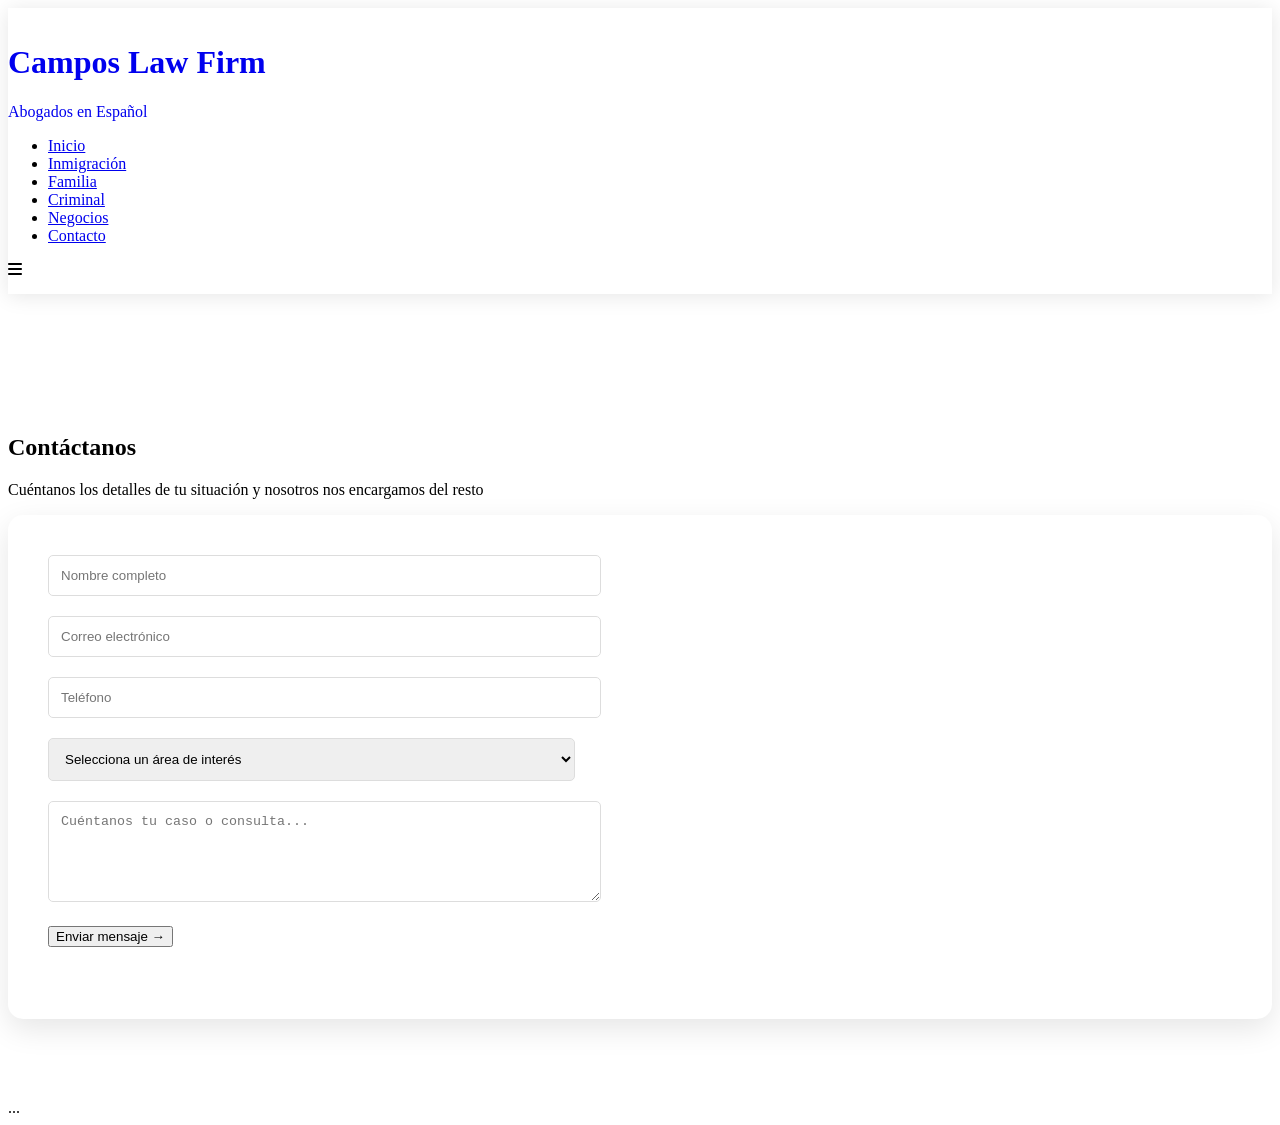
==== contacto.html @ 1717238d "Primera versión Campos Law Firm" ====
<!DOCTYPE html>
<html lang="es">
<head>
    <meta charset="UTF-8">
    <meta name="viewport" content="width=device-width, initial-scale=1.0">
    <title>Contacto | Campos Law Firm</title>
    <link rel="stylesheet" href="styles.css">
    <link href="https://fonts.googleapis.com/css2?family=Inter:wght@300;400;500;600;700;800&display=swap" rel="stylesheet">
    <link rel="stylesheet" href="https://cdnjs.cloudflare.com/ajax/libs/font-awesome/6.5.1/css/all.min.css">
</head>
<body>

    <header class="header">
        <div class="container">
            <div class="header-inner">
                <div class="logo"><a href="index.html" style="text-decoration: none;"><h1>Campos <span>Law Firm</span></h1><p>Abogados en Español</p></a></div>
                <nav class="nav"><ul><li><a href="index.html">Inicio</a></li><li><a href="inmigracion.html">Inmigración</a></li><li><a href="familia.html">Familia</a></li><li><a href="criminal.html">Criminal</a></li><li><a href="negocios.html">Negocios</a></li><li><a href="contacto.html">Contacto</a></li></ul></nav>
                <div class="menu-btn"><i class="fas fa-bars"></i></div>
            </div>
        </div>
    </header>

    <section class="contact-page" style="padding: 120px 0 80px;">
        <div class="container">
            <div class="section-header"><h2>Contáctanos</h2><p>Cuéntanos los detalles de tu situación y nosotros nos encargamos del resto</p></div>
            <div class="contact-wrapper" style="display: grid; grid-template-columns: 1fr 1fr; gap: 50px; background: white; border-radius: 15px; overflow: hidden; box-shadow: 0 10px 30px rgba(0,0,0,0.1);">
                <form class="contact-form" style="padding: 40px;" id="contactForm">
                    <input type="text" placeholder="Nombre completo" required style="width: 100%; padding: 12px; margin-bottom: 20px; border: 1px solid #ddd; border-radius: 5px;">
                    <input type="email" placeholder="Correo electrónico" required style="width: 100%; padding: 12px; margin-bottom: 20px; border: 1px solid #ddd; border-radius: 5px;">
                    <input type="tel" placeholder="Teléfono" style="width: 100%; padding: 12px; margin-bottom: 20px; border: 1px solid #ddd; border-radius: 5px;">
                    <select required style="width: 100%; padding: 12px; margin-bottom: 20px; border: 1px solid #ddd; border-radius: 5px;">
                        <option value="">Selecciona un área de interés</option>
                        <option>Inmigración</option><option>Derecho Familiar</option><option>Defensa Criminal</option><option>Negocios</option>
                    </select>
                    <textarea rows="5" placeholder="Cuéntanos tu caso o consulta..." style="width: 100%; padding: 12px; margin-bottom: 20px; border: 1px solid #ddd; border-radius: 5px;"></textarea>
                    <button type="submit" class="btn btn-primary">Enviar mensaje →</button>
                    <p class="form-message"></p>
                </form>
                <div class="contact-map"><iframe src="https://www.google.com/maps/embed?pb=!1m18!1m12!1m3!1d3022.9663095343026!2d-74.00625868459471!3d40.71272837933068!2m3!1f0!2f0!3f0!3m2!1i1024!2i768!4f13.1!3m3!1m2!1s0x89c25a316bbcfbdf%3A0xc896d4d6acde0c2e!2sCampos%20Law%20Firm!5e0!3m2!1ses!2sus!4v1647899999999!5m2!1ses!2sus" allowfullscreen="" loading="lazy" style="width: 100%; height: 100%; min-height: 500px; border: none;"></iframe></div>
            </div>
        </div>
    </section>

    <footer class="footer">...</footer>
    <script src="script.js"></script>
</body>
</html>
---- styles.css ----
/* PROCESO DE 5 PASOS */
.process {
    background: #f8f9fa;
}

.process-steps {
    display: grid;
    grid-template-columns: repeat(auto-fit, minmax(200px, 1fr));
    gap: 30px;
    margin-top: 40px;
}

.step {
    text-align: center;
    padding: 30px 20px;
    background: white;
    border-radius: 10px;
    box-shadow: 0 5px 15px rgba(0,0,0,0.05);
    transition: transform 0.3s;
}

.step:hover {
    transform: translateY(-5px);
}

.step-number {
    width: 50px;
    height: 50px;
    background: #0056b3;
    color: white;
    font-size: 1.5rem;
    font-weight: bold;
    border-radius: 50%;
    display: flex;
    align-items: center;
    justify-content: center;
    margin: 0 auto 20px;
}

.step h3 {
    margin-bottom: 15px;
    color: #0a2540;
}

.step p {
    color: #666;
    line-height: 1.6;
}

/* TESTIMONIOS */
.testimonials {
    background: linear-gradient(135deg, #0a2540 0%, #1e3a6f 100%);
    color: white;
}

.testimonials .section-header h2,
.testimonials .section-header p {
    color: white;
}

.testimonials-grid {
    display: grid;
    grid-template-columns: repeat(auto-fit, minmax(300px, 1fr));
    gap: 30px;
    margin-top: 40px;
}

.testimonial-card {
    background: rgba(255,255,255,0.1);
    backdrop-filter: blur(10px);
    padding: 30px;
    border-radius: 10px;
    transition: all 0.3s;
}

.testimonial-card:hover {
    transform: translateY(-5px);
    background: rgba(255,255,255,0.15);
}

.testimonial-card i {
    font-size: 2rem;
    color: #0056b3;
    margin-bottom: 20px;
    opacity: 0.8;
}

.testimonial-card p {
    font-style: italic;
    line-height: 1.6;
    margin-bottom: 20px;
}

.testimonial-card h4 {
    color: #ffd700;
    font-weight: 600;
}

.plans-note {
    text-align: center;
    margin-top: 30px;
    color: #666;
    font-size: 0.9rem;
}

.team-bio {
    margin-top: 15px;
    font-size: 0.9rem;
    color: #666;
    line-height: 1.5;
}
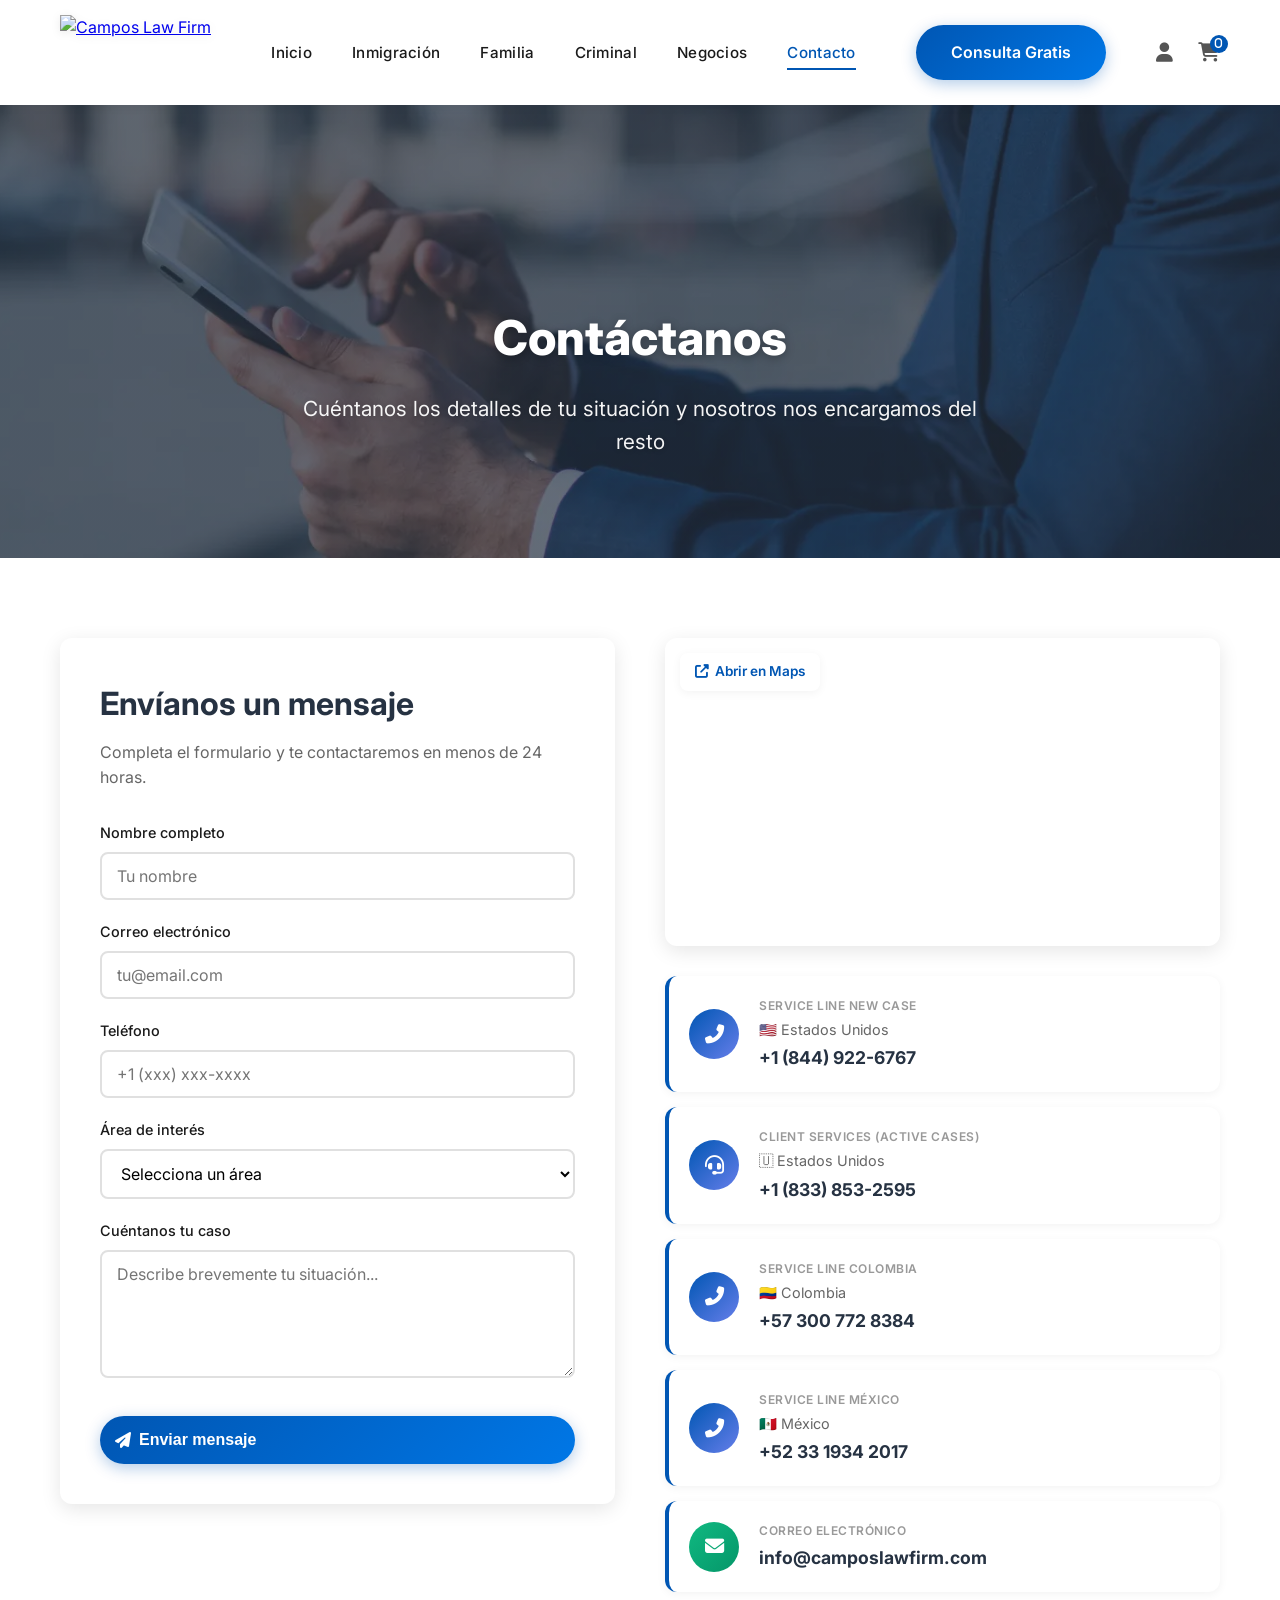
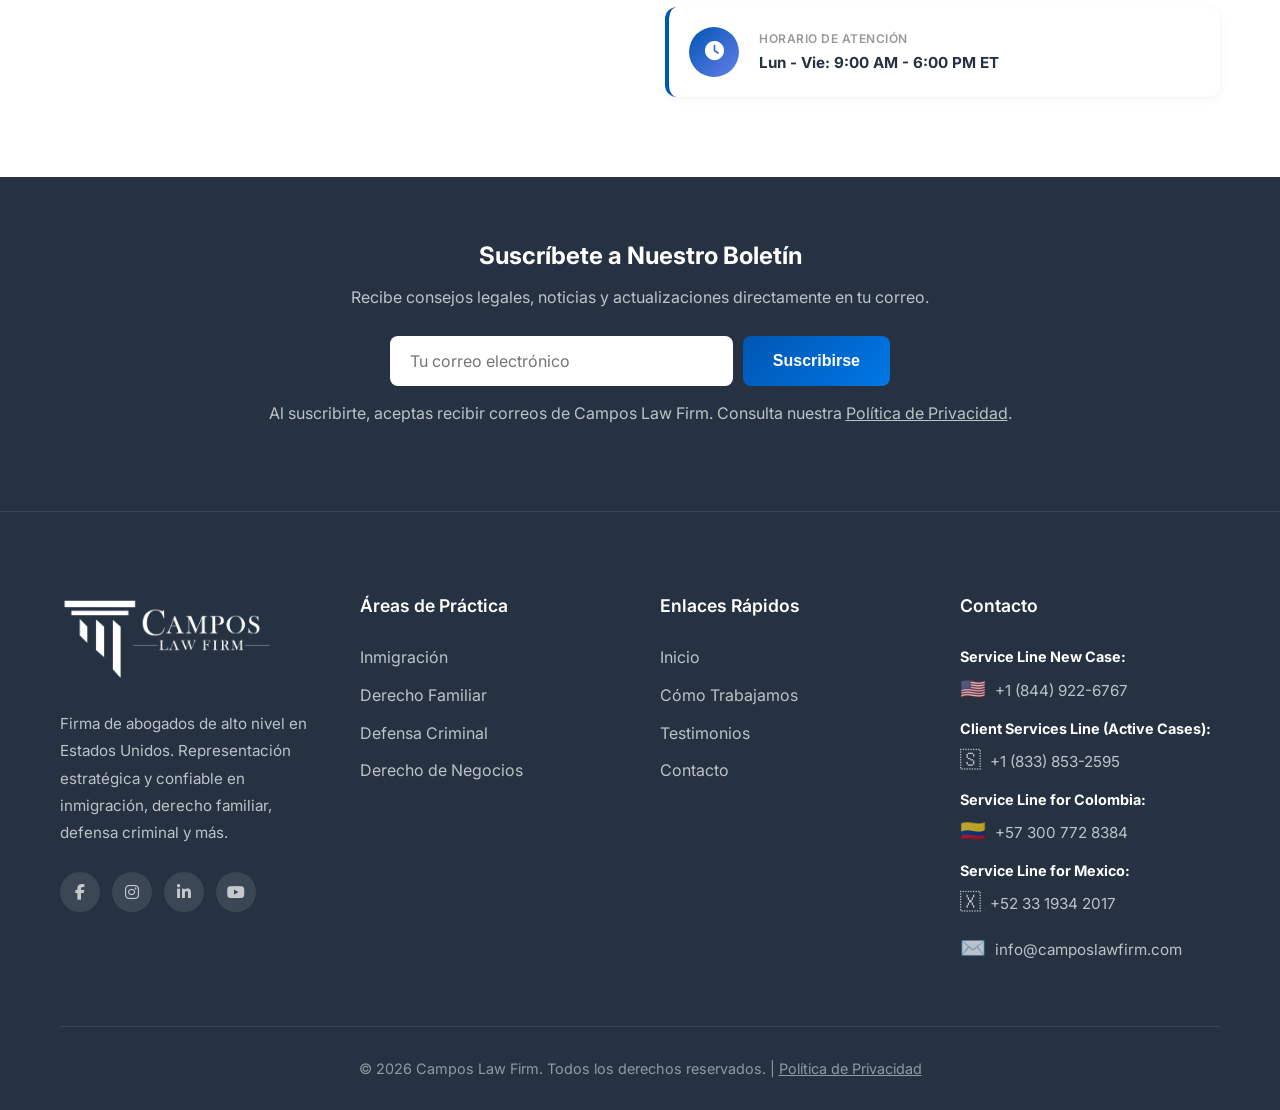
==== commit a82ef5c8: "Contacto y otros" ====
--- a/contacto.html
+++ b/contacto.html
@@ -1,47 +1,353 @@
 <!DOCTYPE html>
 <html lang="es">
 <head>
-    <meta charset="UTF-8">
-    <meta name="viewport" content="width=device-width, initial-scale=1.0">
-    <title>Contacto | Campos Law Firm</title>
-    <link rel="stylesheet" href="styles.css">
-    <link href="https://fonts.googleapis.com/css2?family=Inter:wght@300;400;500;600;700;800&display=swap" rel="stylesheet">
-    <link rel="stylesheet" href="https://cdnjs.cloudflare.com/ajax/libs/font-awesome/6.5.1/css/all.min.css">
+  <meta charset="UTF-8">
+  <meta name="viewport" content="width=device-width, initial-scale=1.0">
+  <meta name="description" content="Contáctanos. Campos Law Firm - Consulta gratis en español. Teléfonos para USA, Colombia y México.">
+  <title>Contacto | Campos Law Firm</title>
+  
+  <link rel="preconnect" href="https://fonts.googleapis.com">
+  <link rel="preconnect" href="https://fonts.gstatic.com" crossorigin>
+  <link href="https://fonts.googleapis.com/css2?family=Inter:wght@400;500;600;700;800&display=swap" rel="stylesheet">
+  <link rel="stylesheet" href="https://cdnjs.cloudflare.com/ajax/libs/font-awesome/6.4.0/css/all.min.css">
+  <link rel="stylesheet" href="styles.css">
 </head>
 <body>
-
-    <header class="header">
-        <div class="container">
-            <div class="header-inner">
-                <div class="logo"><a href="index.html" style="text-decoration: none;"><h1>Campos <span>Law Firm</span></h1><p>Abogados en Español</p></a></div>
-                <nav class="nav"><ul><li><a href="index.html">Inicio</a></li><li><a href="inmigracion.html">Inmigración</a></li><li><a href="familia.html">Familia</a></li><li><a href="criminal.html">Criminal</a></li><li><a href="negocios.html">Negocios</a></li><li><a href="contacto.html">Contacto</a></li></ul></nav>
-                <div class="menu-btn"><i class="fas fa-bars"></i></div>
-            </div>
-        </div>
-    </header>
-
-    <section class="contact-page" style="padding: 120px 0 80px;">
-        <div class="container">
-            <div class="section-header"><h2>Contáctanos</h2><p>Cuéntanos los detalles de tu situación y nosotros nos encargamos del resto</p></div>
-            <div class="contact-wrapper" style="display: grid; grid-template-columns: 1fr 1fr; gap: 50px; background: white; border-radius: 15px; overflow: hidden; box-shadow: 0 10px 30px rgba(0,0,0,0.1);">
-                <form class="contact-form" style="padding: 40px;" id="contactForm">
-                    <input type="text" placeholder="Nombre completo" required style="width: 100%; padding: 12px; margin-bottom: 20px; border: 1px solid #ddd; border-radius: 5px;">
-                    <input type="email" placeholder="Correo electrónico" required style="width: 100%; padding: 12px; margin-bottom: 20px; border: 1px solid #ddd; border-radius: 5px;">
-                    <input type="tel" placeholder="Teléfono" style="width: 100%; padding: 12px; margin-bottom: 20px; border: 1px solid #ddd; border-radius: 5px;">
-                    <select required style="width: 100%; padding: 12px; margin-bottom: 20px; border: 1px solid #ddd; border-radius: 5px;">
-                        <option value="">Selecciona un área de interés</option>
-                        <option>Inmigración</option><option>Derecho Familiar</option><option>Defensa Criminal</option><option>Negocios</option>
-                    </select>
-                    <textarea rows="5" placeholder="Cuéntanos tu caso o consulta..." style="width: 100%; padding: 12px; margin-bottom: 20px; border: 1px solid #ddd; border-radius: 5px;"></textarea>
-                    <button type="submit" class="btn btn-primary">Enviar mensaje →</button>
-                    <p class="form-message"></p>
-                </form>
-                <div class="contact-map"><iframe src="https://www.google.com/maps/embed?pb=!1m18!1m12!1m3!1d3022.9663095343026!2d-74.00625868459471!3d40.71272837933068!2m3!1f0!2f0!3f0!3m2!1i1024!2i768!4f13.1!3m3!1m2!1s0x89c25a316bbcfbdf%3A0xc896d4d6acde0c2e!2sCampos%20Law%20Firm!5e0!3m2!1ses!2sus!4v1647899999999!5m2!1ses!2sus" allowfullscreen="" loading="lazy" style="width: 100%; height: 100%; min-height: 500px; border: none;"></iframe></div>
-            </div>
-        </div>
-    </section>
-
-    <footer class="footer">...</footer>
-    <script src="script.js"></script>
+  <!-- Header -->
+  <header class="header">
+    <div class="container">
+      <div class="header-inner">
+        <a href="index.html" class="logo">
+          <img src="images/logotipo.webp" alt="Campos Law Firm" class="logo-img">
+        </a>
+        
+        <nav class="nav" id="nav">
+          <ul>
+            <li><a href="index.html">Inicio</a></li>
+            <li><a href="inmigracion.html">Inmigración</a></li>
+            <li><a href="familia.html">Familia</a></li>
+            <li><a href="criminal.html">Criminal</a></li>
+            <li><a href="negocios.html">Negocios</a></li>
+            <li><a href="contacto.html" class="active">Contacto</a></li>
+          </ul>
+        </nav>
+        
+        <div class="header-actions">
+          <a href="contacto.html" class="btn btn-primary btn-header">Consulta Gratis</a>
+          
+          <div class="header-icons">
+            <i class="fas fa-user header-icon" id="userIcon" title="Iniciar Sesión"></i>
+            <i class="fas fa-shopping-cart header-icon" title="Carrito">
+              <span class="cart-badge">0</span>
+            </i>
+          </div>
+          
+          <div class="menu-btn" id="menuBtn">
+            <i class="fas fa-bars"></i>
+          </div>
+        </div>
+      </div>
+    </div>
+  </header>
+
+  <!-- Modal Login -->
+  <div class="modal-overlay" id="loginModal">
+    <div class="modal">
+      <i class="fas fa-times modal-close" id="modalClose"></i>
+      <h3>Iniciar Sesión</h3>
+      <p>Accede a tu cuenta de Campos Law Firm</p>
+      
+      <form id="loginForm">
+        <div class="form-group">
+          <label for="email">Correo Electrónico</label>
+          <input type="email" id="email" placeholder="tu@email.com" required>
+        </div>
+        
+        <div class="form-group">
+          <label for="password">Contraseña</label>
+          <input type="password" id="password" placeholder="••••••••" required>
+        </div>
+        
+        <a href="#" class="forgot-password">¿Olvidaste tu contraseña?</a>
+        
+        <button type="submit" class="btn btn-primary">Iniciar Sesión</button>
+      </form>
+    </div>
+  </div>
+
+  <!-- Page Header -->
+  <section class="page-header" style="background: linear-gradient(rgba(38,50,66,0.7), rgba(38,50,66,0.7)), url('images/page-header-contacto.webp') center/cover no-repeat;">
+    <div class="container">
+      <div class="page-header-content">
+        <h1>Contáctanos</h1>
+        <p>Cuéntanos los detalles de tu situación y nosotros nos encargamos del resto</p>
+      </div>
+    </div>
+  </section>
+
+  <!-- Contact Section -->
+  <section class="page-content">
+    <div class="container">
+      <div class="contact-grid">
+        <!-- Form -->
+        <div class="contact-form-wrapper">
+          <h2>Envíanos un mensaje</h2>
+          <p style="color: #666; margin-bottom: 30px;">Completa el formulario y te contactaremos en menos de 24 horas.</p>
+          
+          <form class="contact-form" id="contactForm">
+            <div class="form-row">
+              <div class="form-group">
+                <label for="nombre">Nombre completo</label>
+                <input type="text" id="nombre" placeholder="Tu nombre" required>
+              </div>
+            </div>
+            
+            <div class="form-row">
+              <div class="form-group">
+                <label for="email-contacto">Correo electrónico</label>
+                <input type="email" id="email-contacto" placeholder="tu@email.com" required>
+              </div>
+            </div>
+            
+            <div class="form-row">
+              <div class="form-group">
+                <label for="telefono">Teléfono</label>
+                <input type="tel" id="telefono" placeholder="+1 (xxx) xxx-xxxx">
+              </div>
+            </div>
+            
+            <div class="form-row">
+              <div class="form-group">
+                <label for="area">Área de interés</label>
+                <select id="area" required>
+                  <option value="">Selecciona un área</option>
+                  <option value="inmigracion">Inmigración</option>
+                  <option value="familia">Derecho Familiar</option>
+                  <option value="criminal">Defensa Criminal</option>
+                  <option value="negocios">Derecho de Negocios</option>
+                  <option value="otro">Otro</option>
+                </select>
+              </div>
+            </div>
+            
+            <div class="form-row">
+              <div class="form-group">
+                <label for="mensaje">Cuéntanos tu caso</label>
+                <textarea id="mensaje" rows="5" placeholder="Describe brevemente tu situación..." required></textarea>
+              </div>
+            </div>
+            
+            <button type="submit" class="btn btn-primary btn-submit">
+              <i class="fas fa-paper-plane"></i> Enviar mensaje
+            </button>
+          </form>
+        </div>
+        
+        <!-- Map + Info -->
+        <div class="contact-info-wrapper">
+          <!-- Map -->
+          <div class="map-container">
+            <iframe 
+              src="https://www.google.com/maps/embed?pb=!1m18!1m12!1m3!1d3022.217676750664!2d-73.99796368459418!3d40.71277597932681!2m3!1f0!2f0!3f0!3m2!1i1024!2i768!4f13.1!3m3!1m2!1s0x89c25a22a3bda30d%3A0xb89d1fe6bc499443!2sDowntown+Law+Associates!5e0!3m2!1sen!2sus!4v1234567890"
+              width="100%" 
+              height="300" 
+              style="border:0; border-radius: 12px;" 
+              allowfullscreen="" 
+              loading="lazy"
+              referrerpolicy="no-referrer-when-downgrade">
+            </iframe>
+            <a href="https://maps.google.com" target="_blank" class="map-link">
+              <i class="fas fa-external-link-alt"></i> Abrir en Maps
+            </a>
+          </div>
+          
+          <!-- Contact Info Cards -->
+          <div class="contact-cards">
+            <!-- Phone USA New Case -->
+            <div class="contact-card">
+              <div class="contact-card-icon">
+                <i class="fas fa-phone-alt"></i>
+              </div>
+              <div class="contact-card-content">
+                <span class="contact-card-label">Service Line New Case</span>
+                <span class="contact-card-flag">🇺🇸 Estados Unidos</span>
+                <a href="tel:+18449226767" class="contact-card-value">+1 (844) 922-6767</a>
+              </div>
+            </div>
+            
+            <!-- Phone USA Active Cases -->
+            <div class="contact-card">
+              <div class="contact-card-icon">
+                <i class="fas fa-headset"></i>
+              </div>
+              <div class="contact-card-content">
+                <span class="contact-card-label">Client Services (Active Cases)</span>
+                <span class="contact-card-flag">🇺 Estados Unidos</span>
+                <a href="tel:+18338532595" class="contact-card-value">+1 (833) 853-2595</a>
+              </div>
+            </div>
+            
+            <!-- Phone Colombia -->
+            <div class="contact-card">
+              <div class="contact-card-icon">
+                <i class="fas fa-phone-alt"></i>
+              </div>
+              <div class="contact-card-content">
+                <span class="contact-card-label">Service Line Colombia</span>
+                <span class="contact-card-flag">🇨🇴 Colombia</span>
+                <a href="tel:+573007728384" class="contact-card-value">+57 300 772 8384</a>
+              </div>
+            </div>
+            
+            <!-- Phone Mexico -->
+            <div class="contact-card">
+              <div class="contact-card-icon">
+                <i class="fas fa-phone-alt"></i>
+              </div>
+              <div class="contact-card-content">
+                <span class="contact-card-label">Service Line México</span>
+                <span class="contact-card-flag">🇲🇽 México</span>
+                <a href="tel:+523319342017" class="contact-card-value">+52 33 1934 2017</a>
+              </div>
+            </div>
+            
+            <!-- Email -->
+            <div class="contact-card email-card">
+              <div class="contact-card-icon">
+                <i class="fas fa-envelope"></i>
+              </div>
+              <div class="contact-card-content">
+                <span class="contact-card-label">Correo electrónico</span>
+                <a href="mailto:info@camposlawfirm.com" class="contact-card-value">info@camposlawfirm.com</a>
+              </div>
+            </div>
+            
+            <!-- Hours -->
+            <div class="contact-card">
+              <div class="contact-card-icon">
+                <i class="fas fa-clock"></i>
+              </div>
+              <div class="contact-card-content">
+                <span class="contact-card-label">Horario de atención</span>
+                <span class="contact-card-value" style="font-size: 0.95rem;">Lun - Vie: 9:00 AM - 6:00 PM ET</span>
+              </div>
+            </div>
+          </div>
+        </div>
+      </div>
+    </div>
+  </section>
+
+  <!-- Newsletter -->
+  <section class="newsletter">
+    <div class="container">
+      <h3>Suscríbete a Nuestro Boletín</h3>
+      <p>Recibe consejos legales, noticias y actualizaciones directamente en tu correo.</p>
+      
+      <form class="newsletter-form" id="newsletterForm">
+        <input type="email" placeholder="Tu correo electrónico" required>
+        <button type="submit">Suscribirse</button>
+      </form>
+      
+      <p class="newsletter-note">Al suscribirte, aceptas recibir correos de Campos Law Firm. Consulta nuestra <a href="#">Política de Privacidad</a>.</p>
+    </div>
+  </section>
+
+  <!-- Footer -->
+  <footer class="footer">
+    <div class="container">
+      <div class="footer-grid">
+        <div class="footer-col">
+          <img src="images/logo-white.webp" alt="Campos Law Firm" class="footer-logo" onerror="this.style.display='none'; this.parentElement.innerHTML='<h3>Campos <span>Law Firm</span></h3><p>Firma de abogados de alto nivel en Estados Unidos.</p>'">
+          <p>Firma de abogados de alto nivel en Estados Unidos. Representación estratégica y confiable en inmigración, derecho familiar, defensa criminal y más.</p>
+          <div class="social">
+            <a href="#" aria-label="Facebook"><i class="fab fa-facebook-f"></i></a>
+            <a href="#" aria-label="Instagram"><i class="fab fa-instagram"></i></a>
+            <a href="#" aria-label="LinkedIn"><i class="fab fa-linkedin-in"></i></a>
+            <a href="#" aria-label="YouTube"><i class="fab fa-youtube"></i></a>
+          </div>
+        </div>
+        
+        <div class="footer-col">
+          <h4>Áreas de Práctica</h4>
+          <ul>
+            <li><a href="inmigracion.html">Inmigración</a></li>
+            <li><a href="familia.html">Derecho Familiar</a></li>
+            <li><a href="criminal.html">Defensa Criminal</a></li>
+            <li><a href="negocios.html">Derecho de Negocios</a></li>
+          </ul>
+        </div>
+        
+        <div class="footer-col">
+          <h4>Enlaces Rápidos</h4>
+          <ul>
+            <li><a href="index.html">Inicio</a></li>
+            <li><a href="index.html#proceso">Cómo Trabajamos</a></li>
+            <li><a href="index.html#testimonios">Testimonios</a></li>
+            <li><a href="contacto.html">Contacto</a></li>
+          </ul>
+        </div>
+        
+        <div class="footer-col">
+          <h4>Contacto</h4>
+          <ul class="phone-list">
+            <li>
+              <div>
+                <strong>Service Line New Case:</strong>
+                <span class="flag-emoji">🇺🇸</span> 
+                <a href="tel:+18449226767">+1 (844) 922-6767</a>
+              </div>
+            </li>
+            <li>
+              <div>
+                <strong>Client Services Line (Active Cases):</strong>
+                <span class="flag-emoji">🇸</span> 
+                <a href="tel:+18338532595">+1 (833) 853-2595</a>
+              </div>
+            </li>
+            <li>
+              <div>
+                <strong>Service Line for Colombia:</strong>
+                <span class="flag-emoji">🇨🇴</span> 
+                <a href="tel:+573007728384">+57 300 772 8384</a>
+              </div>
+            </li>
+            <li>
+              <div>
+                <strong>Service Line for Mexico:</strong>
+                <span class="flag-emoji">🇽</span> 
+                <a href="tel:+523319342017">+52 33 1934 2017</a>
+              </div>
+            </li>
+            <li>
+              <div>
+                <span class="flag-emoji">✉️</span> 
+                <a href="mailto:info@camposlawfirm.com">info@camposlawfirm.com</a>
+              </div>
+            </li>
+          </ul>
+        </div>
+      </div>
+      
+      <div class="footer-bottom">
+        <p>&copy; 2026 Campos Law Firm. Todos los derechos reservados. | <a href="#" style="color: rgba(255,255,255,0.5);">Política de Privacidad</a></p>
+      </div>
+    </div>
+  </footer>
+
+  <script src="script.js"></script>
+  <script>
+    // Formulario de contacto
+    document.addEventListener('DOMContentLoaded', function() {
+      const contactForm = document.getElementById('contactForm');
+      if (contactForm) {
+        contactForm.addEventListener('submit', function(e) {
+          e.preventDefault();
+          alert('¡Mensaje enviado! Te contactaremos pronto.');
+          contactForm.reset();
+        });
+      }
+    });
+  </script>
 </body>
 </html>
--- a/styles.css
+++ b/styles.css
@@ -1,111 +1,1707 @@
-/* PROCESO DE 5 PASOS */
+/* ========================================
+   VARIABLES Y RESET
+======================================== */
+:root {
+  --primary-color: #263242;
+  --secondary-color: #0056b3;
+  --accent-color: #667eea;
+  --text-dark: #1a1a1a;
+  --text-light: #666;
+  --bg-light: #f8f9fa;
+  --white: #ffffff;
+  --transition: all 0.3s cubic-bezier(0.4, 0, 0.2, 1);
+  --shadow-sm: 0 2px 10px rgba(0,0,0,0.05);
+  --shadow-md: 0 5px 20px rgba(0,0,0,0.1);
+  --shadow-lg: 0 10px 40px rgba(0,0,0,0.15);
+  --gradient-btn: linear-gradient(135deg, #0056b3 0%, #0077e6 100%);
+}
+
+* {
+  margin: 0;
+  padding: 0;
+  box-sizing: border-box;
+}
+
+html {
+  scroll-behavior: smooth;
+}
+
+body {
+  font-family: 'Inter', -apple-system, BlinkMacSystemFont, 'Segoe UI', Roboto, sans-serif;
+  line-height: 1.6;
+  color: var(--text-dark);
+  overflow-x: hidden;
+}
+
+.container {
+  max-width: 1200px;
+  margin: 0 auto;
+  padding: 0 20px;
+}
+
+/* ========================================
+   HEADER - ESPACIADO MEJORADO
+======================================== */
+.header {
+  position: fixed;
+  top: 0;
+  width: 100%;
+  background: var(--white);
+  box-shadow: var(--shadow-sm);
+  z-index: 1000;
+  padding: 15px 0;
+  transition: var(--transition);
+}
+
+.header.scrolled {
+  padding: 10px 0;
+  box-shadow: var(--shadow-md);
+}
+
+.header-inner {
+  display: flex;
+  justify-content: space-between;
+  align-items: center;
+  gap: 60px;
+}
+
+.logo {
+  flex-shrink: 0;
+  display: flex;
+  align-items: center;
+}
+
+.logo-img {
+  height: 75px;
+  width: auto;
+  transition: var(--transition);
+  filter: drop-shadow(0 2px 4px rgba(0,0,0,0.08));
+}
+
+.header.scrolled .logo-img {
+  height: 65px;
+}
+
+.nav ul {
+  display: flex;
+  gap: 40px;
+  list-style: none;
+  align-items: center;
+}
+
+.nav a {
+  text-decoration: none;
+  color: var(--text-dark);
+  font-weight: 500;
+  transition: var(--transition);
+  position: relative;
+  padding: 8px 0;
+  font-size: 0.95rem;
+  letter-spacing: 0.3px;
+}
+
+.nav a::after {
+  content: '';
+  position: absolute;
+  bottom: 0;
+  left: 0;
+  width: 0;
+  height: 2px;
+  background: var(--secondary-color);
+  transition: width 0.3s ease;
+}
+
+.nav a:hover::after,
+.nav a.active::after {
+  width: 100%;
+}
+
+.nav a:hover,
+.nav a.active {
+  color: var(--secondary-color);
+}
+
+.header-actions {
+  display: flex;
+  align-items: center;
+  gap: 20px;
+  flex-shrink: 0;
+}
+
+.btn-header {
+  padding: 12px 28px;
+  font-size: 0.9rem;
+  white-space: nowrap;
+  background: var(--gradient-btn);
+  box-shadow: 0 4px 15px rgba(0,86,179,0.3);
+}
+
+.btn-header:hover {
+  box-shadow: 0 6px 20px rgba(0,86,179,0.4);
+}
+
+.header-icons {
+  display: flex;
+  align-items: center;
+  gap: 25px;
+  margin-left: 30px;
+}
+
+.header-icon {
+  color: #555;
+  font-size: 1.2rem;
+  cursor: pointer;
+  transition: var(--transition);
+  position: relative;
+}
+
+.header-icon:hover {
+  color: var(--secondary-color);
+  transform: translateY(-2px);
+}
+
+.cart-badge {
+  position: absolute;
+  top: -8px;
+  right: -8px;
+  background: var(--secondary-color);
+  color: white;
+  font-size: 0.7rem;
+  font-weight: bold;
+  width: 18px;
+  height: 18px;
+  border-radius: 50%;
+  display: flex;
+  align-items: center;
+  justify-content: center;
+}
+
+.menu-btn {
+  display: none;
+  font-size: 1.5rem;
+  cursor: pointer;
+  color: var(--primary-color);
+}
+
+/* ========================================
+   MODAL LOGIN
+======================================== */
+.modal-overlay {
+  position: fixed;
+  top: 0;
+  left: 0;
+  width: 100%;
+  height: 100%;
+  background: rgba(0, 0, 0, 0.5);
+  display: none;
+  align-items: center;
+  justify-content: center;
+  z-index: 2000;
+  animation: fadeIn 0.3s ease;
+}
+
+.modal-overlay.active {
+  display: flex;
+}
+
+.modal {
+  background: white;
+  padding: 40px;
+  border-radius: 15px;
+  width: 90%;
+  max-width: 400px;
+  box-shadow: var(--shadow-lg);
+  position: relative;
+  animation: slideDown 0.3s ease;
+}
+
+@keyframes slideDown {
+  from {
+    opacity: 0;
+    transform: translateY(-50px);
+  }
+  to {
+    opacity: 1;
+    transform: translateY(0);
+  }
+}
+
+.modal-close {
+  position: absolute;
+  top: 15px;
+  right: 15px;
+  font-size: 1.5rem;
+  cursor: pointer;
+  color: var(--text-light);
+  transition: color 0.3s;
+}
+
+.modal-close:hover {
+  color: var(--primary-color);
+}
+
+.modal h3 {
+  font-size: 1.8rem;
+  color: var(--primary-color);
+  margin-bottom: 10px;
+  text-align: center;
+}
+
+.modal p {
+  color: var(--text-light);
+  text-align: center;
+  margin-bottom: 30px;
+  font-size: 0.95rem;
+}
+
+.form-group {
+  margin-bottom: 20px;
+}
+
+.form-group label {
+  display: block;
+  margin-bottom: 8px;
+  color: var(--text-dark);
+  font-weight: 500;
+  font-size: 0.9rem;
+}
+
+.form-group input {
+  width: 100%;
+  padding: 12px 15px;
+  border: 2px solid #e0e0e0;
+  border-radius: 8px;
+  font-size: 1rem;
+  transition: border-color 0.3s;
+  font-family: inherit;
+}
+
+.form-group input:focus {
+  outline: none;
+  border-color: var(--secondary-color);
+}
+
+.forgot-password {
+  display: block;
+  text-align: right;
+  color: var(--secondary-color);
+  font-size: 0.9rem;
+  text-decoration: none;
+  margin-top: -10px;
+  margin-bottom: 20px;
+  transition: color 0.3s;
+}
+
+.forgot-password:hover {
+  color: var(--primary-color);
+  text-decoration: underline;
+}
+
+.modal .btn {
+  width: 100%;
+  justify-content: center;
+  margin-top: 10px;
+}
+
+/* ========================================
+   HERO SECTION
+======================================== */
+.hero {
+  min-height: 100vh;
+  display: flex;
+  align-items: center;
+  text-align: center;
+  padding-top: 100px;
+  position: relative;
+  overflow: hidden;
+  background: url('images/hero-bg.webp') center/cover no-repeat fixed;
+}
+
+.hero::before {
+  content: '';
+  position: absolute;
+  top: 0;
+  left: 0;
+  right: 0;
+  bottom: 0;
+  background: rgba(38, 50, 66, 0.4);
+  z-index: 1;
+}
+
+.hero-content {
+  position: relative;
+  z-index: 2;
+  max-width: 900px;
+  margin: 0 auto;
+  padding: 0 20px;
+}
+
+.hero-content h1 {
+  font-size: 3.5rem;
+  font-weight: 800;
+  color: var(--white);
+  margin-bottom: 20px;
+  line-height: 1.2;
+  opacity: 0;
+  animation: fadeInUp 1s ease forwards;
+  animation-delay: 0.3s;
+  text-shadow: 0 2px 10px rgba(0,0,0,0.3);
+}
+
+.hero-content h1 span {
+  display: block;
+  color: var(--accent-color);
+  font-style: italic;
+  margin-top: 10px;
+}
+
+.hero-content p {
+  font-size: 1.3rem;
+  color: rgba(255,255,255,0.95);
+  margin-bottom: 35px;
+  line-height: 1.8;
+  opacity: 0;
+  animation: fadeInUp 1s ease forwards;
+  animation-delay: 0.5s;
+}
+
+.hero-buttons {
+  display: flex;
+  gap: 15px;
+  justify-content: center;
+  flex-wrap: wrap;
+  opacity: 0;
+  animation: fadeInUp 1s ease forwards;
+  animation-delay: 0.7s;
+}
+
+.btn {
+  display: inline-flex;
+  align-items: center;
+  gap: 8px;
+  padding: 15px 35px;
+  border-radius: 50px;
+  text-decoration: none;
+  font-weight: 600;
+  transition: var(--transition);
+  border: none;
+  cursor: pointer;
+  font-size: 1rem;
+  position: relative;
+  overflow: hidden;
+}
+
+.btn-primary {
+  background: var(--gradient-btn);
+  color: var(--white);
+  box-shadow: 0 4px 15px rgba(0,86,179,0.3);
+}
+
+.btn-primary:hover {
+  transform: translateY(-3px);
+  box-shadow: 0 8px 25px rgba(0,86,179,0.4);
+}
+
+.btn-outline {
+  border: 2px solid var(--white);
+  color: var(--white);
+  background: transparent;
+}
+
+.btn-outline:hover {
+  background: var(--white);
+  color: var(--primary-color);
+  transform: translateY(-3px);
+}
+
+/* ========================================
+   SECCIONES GENERALES
+======================================== */
+section {
+  padding: 100px 0;
+}
+
+.section-header {
+  text-align: center;
+  margin-bottom: 60px;
+}
+
+.section-header h2 {
+  font-size: 2.8rem;
+  color: var(--primary-color);
+  margin-bottom: 15px;
+  font-weight: 700;
+}
+
+.section-header p {
+  color: var(--text-light);
+  font-size: 1.2rem;
+  max-width: 700px;
+  margin: 0 auto;
+}
+
+/* ========================================
+   ÁREAS DE PRÁCTICA
+======================================== */
+.practice-areas {
+  background: var(--bg-light);
+  padding: 100px 0;
+}
+
+.areas-grid {
+  display: grid;
+  grid-template-columns: repeat(2, 1fr);
+  gap: 30px;
+  max-width: 1100px;
+  margin: 0 auto;
+}
+
+.area-card {
+  background: var(--white);
+  border-radius: 12px;
+  overflow: hidden;
+  box-shadow: var(--shadow-sm);
+  transition: var(--transition);
+  text-decoration: none;
+  color: inherit;
+  display: block;
+}
+
+.area-card:hover {
+  transform: translateY(-8px);
+  box-shadow: var(--shadow-lg);
+}
+
+.area-card-image {
+  height: 220px;
+  overflow: hidden;
+  position: relative;
+}
+
+.area-card-image img {
+  width: 100%;
+  height: 100%;
+  object-fit: cover;
+  transition: transform 0.5s ease;
+}
+
+.area-card:hover .area-card-image img {
+  transform: scale(1.08);
+}
+
+.area-card-content {
+  padding: 30px;
+}
+
+.area-card h3 {
+  font-size: 1.5rem;
+  margin-bottom: 12px;
+  color: var(--primary-color);
+  font-weight: 700;
+}
+
+.area-card p {
+  color: var(--text-light);
+  margin-bottom: 15px;
+  line-height: 1.7;
+  font-size: 0.95rem;
+}
+
+.read-more {
+  color: var(--secondary-color);
+  font-weight: 600;
+  font-size: 0.9rem;
+  display: inline-flex;
+  align-items: center;
+  gap: 8px;
+  transition: gap 0.3s ease;
+}
+
+.area-card:hover .read-more {
+  gap: 12px;
+}
+
+/* ========================================
+   ESTADÍSTICAS
+======================================== */
+.stats {
+  background: linear-gradient(135deg, var(--primary-color) 0%, #1a2533 100%);
+  color: var(--white);
+  padding: 80px 0;
+}
+
+.stats-grid {
+  display: grid;
+  grid-template-columns: repeat(4, 1fr);
+  gap: 40px;
+  text-align: center;
+}
+
+.stat-item h3 {
+  font-size: 3.5rem;
+  font-weight: 800;
+  margin-bottom: 10px;
+  color: var(--accent-color);
+}
+
+.stat-item p {
+  font-size: 0.9rem;
+  opacity: 0.9;
+  text-transform: uppercase;
+  letter-spacing: 1px;
+}
+
+/* ========================================
+   PRECIOS CON SWITCH
+======================================== */
+.pricing {
+  background: var(--white);
+}
+
+.pricing-toggle {
+  display: flex;
+  justify-content: center;
+  align-items: center;
+  gap: 20px;
+  margin-bottom: 50px;
+}
+
+.pricing-toggle span {
+  font-size: 1rem;
+  font-weight: 500;
+  color: var(--text-light);
+  transition: color 0.3s;
+}
+
+.pricing-toggle span.active {
+  color: var(--primary-color);
+  font-weight: 600;
+}
+
+.toggle-switch {
+  position: relative;
+  width: 60px;
+  height: 32px;
+  background: var(--secondary-color);
+  border-radius: 20px;
+  cursor: pointer;
+  transition: background 0.3s;
+}
+
+.toggle-switch::after {
+  content: '';
+  position: absolute;
+  top: 3px;
+  left: 3px;
+  width: 26px;
+  height: 26px;
+  background: var(--white);
+  border-radius: 50%;
+  transition: transform 0.3s ease;
+  box-shadow: 0 2px 5px rgba(0,0,0,0.2);
+}
+
+.toggle-switch.annual::after {
+  transform: translateX(28px);
+}
+
+.discount-badge {
+  background: #10b981;
+  color: white;
+  padding: 4px 12px;
+  border-radius: 12px;
+  font-size: 0.8rem;
+  font-weight: 600;
+}
+
+.pricing-grid {
+  display: grid;
+  grid-template-columns: repeat(3, 1fr);
+  gap: 25px;
+  max-width: 1100px;
+  margin: 0 auto;
+  align-items: start;
+}
+
+.pricing-card {
+  background: var(--white);
+  border-radius: 20px;
+  padding: 35px 25px;
+  box-shadow: var(--shadow-md);
+  transition: var(--transition);
+  position: relative;
+  border: 2px solid transparent;
+  display: flex;
+  flex-direction: column;
+}
+
+.pricing-card.featured {
+  border-color: var(--secondary-color);
+  transform: scale(1.08);
+  box-shadow: var(--shadow-lg);
+  z-index: 1;
+}
+
+.pricing-card.featured::before {
+  content: 'Más Popular';
+  position: absolute;
+  top: -12px;
+  left: 50%;
+  transform: translateX(-50%);
+  background: var(--gradient-btn);
+  color: var(--white);
+  padding: 5px 20px;
+  border-radius: 20px;
+  font-size: 0.85rem;
+  font-weight: 600;
+}
+
+.pricing-card:hover {
+  transform: translateY(-8px);
+  box-shadow: var(--shadow-lg);
+}
+
+.pricing-card.featured:hover {
+  transform: scale(1.08) translateY(-8px);
+}
+
+.pricing-header {
+  text-align: center;
+  margin-bottom: 25px;
+}
+
+.pricing-header h3 {
+  font-size: 1.5rem;
+  color: var(--primary-color);
+  margin-bottom: 10px;
+  font-weight: 700;
+}
+
+.pricing-header p {
+  color: var(--text-light);
+  font-size: 0.9rem;
+  line-height: 1.5;
+}
+
+.pricing-price {
+  text-align: center;
+  margin-bottom: 25px;
+  padding: 20px 0;
+  border-bottom: 2px solid var(--bg-light);
+  min-height: 100px;
+  display: flex;
+  flex-direction: column;
+  justify-content: center;
+}
+
+.pricing-price .amount {
+  font-size: 2.8rem;
+  font-weight: 800;
+  color: var(--primary-color);
+  display: inline-block;
+  transition: all 0.3s ease;
+}
+
+.pricing-price .period {
+  color: var(--text-light);
+  font-size: 0.95rem;
+  margin-left: 5px;
+}
+
+.pricing-price .annual-note {
+  display: block;
+  font-size: 0.85rem;
+  color: #10b981;
+  margin-top: 5px;
+  font-weight: 500;
+}
+
+.pricing-features {
+  list-style: none;
+  margin-bottom: 25px;
+  flex-grow: 1;
+}
+
+.pricing-features li {
+  padding: 10px 0;
+  border-bottom: 1px solid #f0f0f0;
+  display: flex;
+  align-items: start;
+  gap: 10px;
+  font-size: 0.9rem;
+}
+
+.pricing-features li::before {
+  content: '✓';
+  color: var(--secondary-color);
+  font-weight: bold;
+  font-size: 1.1rem;
+  flex-shrink: 0;
+}
+
+.pricing-card .btn {
+  width: 100%;
+  justify-content: center;
+  padding: 12px 25px;
+  font-size: 0.95rem;
+}
+
+/* ========================================
+   PROCESO
+======================================== */
 .process {
-    background: #f8f9fa;
+  background: var(--bg-light);
 }
 
 .process-steps {
-    display: grid;
-    grid-template-columns: repeat(auto-fit, minmax(200px, 1fr));
+  display: grid;
+  grid-template-columns: repeat(5, 1fr);
+  gap: 25px;
+  max-width: 1200px;
+  margin: 0 auto;
+}
+
+.step {
+  text-align: center;
+  padding: 35px 20px;
+  background: var(--white);
+  border-radius: 15px;
+  box-shadow: var(--shadow-sm);
+  transition: var(--transition);
+}
+
+.step:hover {
+  transform: translateY(-8px);
+  box-shadow: var(--shadow-lg);
+}
+
+.step-number {
+  width: 65px;
+  height: 65px;
+  background: var(--gradient-btn);
+  color: var(--white);
+  font-size: 1.8rem;
+  font-weight: bold;
+  border-radius: 50%;
+  display: flex;
+  align-items: center;
+  justify-content: center;
+  margin: 0 auto 20px;
+  box-shadow: 0 4px 15px rgba(0,86,179,0.3);
+}
+
+.step h3 {
+  font-size: 1.2rem;
+  color: var(--primary-color);
+  margin-bottom: 10px;
+  font-weight: 700;
+}
+
+.step p {
+  color: var(--text-light);
+  font-size: 0.9rem;
+  line-height: 1.6;
+}
+
+/* ========================================
+   TESTIMONIALS
+======================================== */
+.testimonials {
+  background: var(--bg-light);
+}
+
+.testimonials-grid {
+  display: grid;
+  grid-template-columns: repeat(3, 1fr);
+  gap: 30px;
+}
+
+.testimonial-card {
+  background: var(--white);
+  padding: 35px;
+  border-radius: 15px;
+  box-shadow: var(--shadow-sm);
+  transition: var(--transition);
+  text-align: center;
+}
+
+.testimonial-card:hover {
+  transform: translateY(-5px);
+  box-shadow: var(--shadow-lg);
+}
+
+.testimonial-card .stars {
+  color: #ffc107;
+  margin-bottom: 15px;
+  font-size: 1.1rem;
+}
+
+.testimonial-card p {
+  font-style: italic;
+  margin-bottom: 20px;
+  color: var(--text-light);
+  line-height: 1.7;
+  font-size: 0.95rem;
+}
+
+.testimonial-card h4 {
+  color: var(--primary-color);
+  font-weight: 700;
+  margin-bottom: 5px;
+}
+
+.testimonial-card .case-type {
+  color: var(--secondary-color);
+  font-size: 0.85rem;
+  font-weight: 600;
+}
+
+/* ========================================
+   CTA FINAL - PARALLAX REAL
+======================================== */
+.cta-final {
+  position: relative;
+  min-height: 50vh;
+  display: flex;
+  align-items: center;
+  justify-content: center;
+  text-align: center;
+  padding: 100px 0;
+  background: url('images/cta.webp') center/cover no-repeat fixed;
+  overflow: hidden;
+}
+
+.cta-final::before {
+  content: '';
+  position: absolute;
+  top: 0;
+  left: 0;
+  right: 0;
+  bottom: 0;
+  background: rgba(38, 50, 66, 0.1);
+  z-index: 1;
+}
+
+.cta-final .hero-content {
+  position: relative;
+  z-index: 2;
+  max-width: 800px;
+  margin: 0 auto;
+  padding: 0 20px;
+}
+
+.cta-final h2 {
+  font-size: 2.8rem;
+  color: var(--white);
+  margin-bottom: 20px;
+  font-weight: 800;
+  text-shadow: 0 2px 10px rgba(0,0,0,0.3);
+}
+
+.cta-final p {
+  font-size: 1.2rem;
+  color: var(--white);
+  margin-bottom: 30px;
+  text-shadow: 0 1px 5px rgba(0,0,0,0.2);
+}
+
+.cta-final .btn {
+  margin: 0 10px;
+}
+
+/* ========================================
+   NEWSLETTER
+======================================== */
+.newsletter {
+  background: var(--primary-color);
+  padding: 60px 0;
+  text-align: center;
+  border-bottom: 1px solid rgba(255, 255, 255, 0.1);
+}
+
+.newsletter h3 {
+  color: white;
+  font-size: 1.5rem;
+  margin-bottom: 10px;
+}
+
+.newsletter p {
+  color: rgba(255, 255, 255, 0.7);
+  margin-bottom: 25px;
+  font-size: 1rem;
+}
+
+.newsletter-form {
+  max-width: 500px;
+  margin: 0 auto;
+  display: flex;
+  gap: 10px;
+}
+
+.newsletter-form input {
+  flex: 1;
+  padding: 15px 20px;
+  border: none;
+  border-radius: 8px;
+  font-size: 1rem;
+  font-family: inherit;
+}
+
+.newsletter-form input:focus {
+  outline: none;
+  box-shadow: 0 0 0 3px rgba(0, 86, 179, 0.3);
+}
+
+.newsletter-form button {
+  padding: 15px 30px;
+  background: var(--gradient-btn);
+  color: white;
+  border: none;
+  border-radius: 8px;
+  font-weight: 600;
+  cursor: pointer;
+  transition: var(--transition);
+  font-size: 1rem;
+}
+
+.newsletter-form button:hover {
+  transform: translateY(-2px);
+  box-shadow: 0 5px 15px rgba(0, 86, 179, 0.4);
+}
+
+.newsletter-note {
+  color: rgba(255, 255, 255, 0.5);
+  font-size: 0.85rem;
+  margin-top: 15px;
+}
+
+.newsletter-note a {
+  color: rgba(255, 255, 255, 0.7);
+  text-decoration: underline;
+}
+
+/* ========================================
+   FOOTER
+======================================== */
+.footer {
+  background: var(--primary-color);
+  color: var(--white);
+  padding: 80px 0 30px;
+}
+
+.footer-grid {
+  display: grid;
+  grid-template-columns: repeat(4, 1fr);
+  gap: 40px;
+  margin-bottom: 50px;
+}
+
+.footer-col h3 {
+  font-size: 1.8rem;
+  margin-bottom: 20px;
+  font-weight: 700;
+}
+
+.footer-col h3 span {
+  color: var(--accent-color);
+}
+
+.footer-col h4 {
+  margin-bottom: 25px;
+  font-size: 1.1rem;
+  font-weight: 600;
+}
+
+.footer-col p {
+  color: rgba(255,255,255,0.7);
+  line-height: 1.8;
+  margin-bottom: 20px;
+  font-size: 0.95rem;
+}
+
+.footer-col ul {
+  list-style: none;
+}
+
+.footer-col ul li {
+  margin-bottom: 12px;
+}
+
+.footer-col a {
+  color: rgba(255,255,255,0.7);
+  text-decoration: none;
+  transition: var(--transition);
+  display: inline-block;
+}
+
+.footer-col a:hover {
+  color: var(--accent-color);
+  transform: translateX(5px);
+}
+
+.footer-logo {
+  height: 90px;
+  width: auto;
+  margin-bottom: 20px;
+  filter: brightness(0) invert(1);
+}
+
+.phone-list {
+  list-style: none;
+}
+
+.phone-list li {
+  margin-bottom: 15px;
+  display: flex;
+  align-items: flex-start;
+  gap: 10px;
+  color: rgba(255, 255, 255, 0.7);
+  font-size: 0.95rem;
+}
+
+.phone-list li strong {
+  color: white;
+  display: block;
+  margin-bottom: 3px;
+  font-size: 0.9rem;
+}
+
+.phone-list li .flag-emoji {
+  font-size: 1.3rem;
+  margin-right: 5px;
+}
+
+.phone-list li a {
+  color: rgba(255, 255, 255, 0.7);
+  text-decoration: none;
+  transition: color 0.3s;
+}
+
+.phone-list li a:hover {
+  color: var(--accent-color);
+}
+
+.social {
+  display: flex;
+  gap: 12px;
+  margin-top: 25px;
+}
+
+.social a {
+  display: inline-flex;
+  align-items: center;
+  justify-content: center;
+  width: 40px;
+  height: 40px;
+  background: rgba(255,255,255,0.1);
+  border-radius: 50%;
+  transition: var(--transition);
+}
+
+.social a:hover {
+  background: var(--secondary-color);
+  transform: translateY(-5px);
+}
+
+.footer-bottom {
+  text-align: center;
+  padding-top: 30px;
+  border-top: 1px solid rgba(255,255,255,0.1);
+  color: rgba(255,255,255,0.5);
+  font-size: 0.9rem;
+}
+
+/* ========================================
+   ANIMACIONES
+======================================== */
+@keyframes fadeInUp {
+  from {
+    opacity: 0;
+    transform: translateY(30px);
+  }
+  to {
+    opacity: 1;
+    transform: translateY(0);
+  }
+}
+
+@keyframes fadeIn {
+  from { opacity: 0; }
+  to { opacity: 1; }
+}
+
+.animate-on-scroll {
+  opacity: 0;
+  transform: translateY(30px);
+  transition: opacity 0.6s ease, transform 0.6s ease;
+}
+
+.animate-on-scroll.animated {
+  opacity: 1;
+  transform: translateY(0);
+}
+
+/* ========================================
+   RESPONSIVE
+======================================== */
+@media (max-width: 1024px) {
+  .areas-grid {
+    grid-template-columns: 1fr;
+    max-width: 500px;
+  }
+  
+  .pricing-grid {
+    grid-template-columns: 1fr;
+    max-width: 450px;
+  }
+  
+  .pricing-card.featured {
+    transform: scale(1);
+    order: -1;
+  }
+  
+  .pricing-card.featured:hover {
+    transform: translateY(-8px);
+  }
+  
+  .process-steps {
+    grid-template-columns: repeat(2, 1fr);
+  }
+  
+  .stats-grid {
+    grid-template-columns: repeat(2, 1fr);
+  }
+  
+  .testimonials-grid {
+    grid-template-columns: 1fr;
+  }
+  
+  .footer-grid {
+    grid-template-columns: repeat(2, 1fr);
+  }
+}
+
+@media (max-width: 768px) {
+  .header-actions .btn {
+    display: none;
+  }
+  
+  .menu-btn {
+    display: block;
+  }
+  
+  .nav {
+    position: fixed;
+    top: 80px;
+    left: -100%;
+    width: 100%;
+    background: var(--white);
+    padding: 30px 20px;
+    transition: left 0.3s ease;
+    box-shadow: var(--shadow-md);
+  }
+  
+  .nav.active {
+    left: 0;
+  }
+  
+  .nav ul {
+    flex-direction: column;
+    align-items: center;
+    gap: 20px;
+  }
+  
+  .hero-content h1 {
+    font-size: 2.2rem;
+  }
+  
+  .hero-content p {
+    font-size: 1.1rem;
+  }
+  
+  .section-header h2 {
+    font-size: 2rem;
+  }
+  
+  .process-steps {
+    grid-template-columns: 1fr;
+  }
+  
+  .stats-grid {
+    grid-template-columns: 1fr;
     gap: 30px;
-    margin-top: 40px;
-}
-
-.step {
+  }
+  
+  .cta-final h2 {
+    font-size: 2rem;
+  }
+  
+  .cta-final p {
+    font-size: 1rem;
+  }
+  
+  .footer-grid {
+    grid-template-columns: 1fr;
+  }
+}
+
+/* ========================================
+   PÁGINAS INTERNAS
+======================================== */
+.page-header {
+  padding: 200px 0 100px;
+  text-align: center;
+  position: relative;
+  margin-top: 100px;
+}
+
+.page-header-content h1 {
+  font-size: 3rem;
+  color: white;
+  margin-bottom: 15px;
+  font-weight: 800;
+  text-shadow: 0 2px 10px rgba(0,0,0,0.3);
+}
+
+.page-header-content p {
+  font-size: 1.3rem;
+  color: rgba(255,255,255,0.95);
+  max-width: 700px;
+  margin: 0 auto;
+  text-shadow: 0 1px 5px rgba(0,0,0,0.2);
+}
+
+.page-content {
+  padding: 80px 0;
+}
+
+.content-grid {
+  display: grid;
+  grid-template-columns: 1fr 350px;
+  gap: 50px;
+  align-items: start;
+}
+
+.main-content h2 {
+  font-size: 2rem;
+  color: var(--primary-color);
+  margin-bottom: 20px;
+  font-weight: 700;
+}
+
+.main-content > p {
+  font-size: 1.1rem;
+  color: var(--text-light);
+  margin-bottom: 30px;
+  line-height: 1.8;
+}
+
+.main-content h3 {
+  font-size: 1.5rem;
+  color: var(--primary-color);
+  margin: 40px 0 25px;
+  font-weight: 700;
+}
+
+/* PLACEHOLDER IMAGEN */
+.image-placeholder {
+  background: var(--bg-light);
+  border: 2px dashed #ccc;
+  margin: 30px 0;
+  overflow: hidden;
+  min-height: 400px;
+  display: flex;
+  align-items: center;
+  justify-content: center;
+  border-radius: 12px;
+}
+
+.image-placeholder.rounded {
+  border-radius: 12px;
+}
+
+.image-placeholder img {
+  width: 100%;
+  height: 100%;
+  object-fit: cover;
+}
+
+.placeholder-fallback {
+  text-align: center;
+  padding: 40px;
+  color: #999;
+}
+
+.placeholder-fallback i {
+  font-size: 4rem;
+  margin-bottom: 15px;
+  color: #ccc;
+}
+
+.placeholder-fallback p {
+  font-size: 1rem;
+  color: #999;
+}
+
+/* SERVICES LIST */
+.services-list {
+  list-style: none;
+  padding: 0;
+}
+
+.services-list li {
+  display: flex;
+  gap: 15px;
+  margin-bottom: 20px;
+  padding: 20px;
+  background: var(--bg-light);
+  border-radius: 10px;
+  transition: var(--transition);
+}
+
+.services-list li:hover {
+  background: #e8f4f8;
+  transform: translateX(5px);
+}
+
+.services-list li i {
+  color: var(--secondary-color);
+  font-size: 1.5rem;
+  flex-shrink: 0;
+  margin-top: 3px;
+}
+
+.services-list li strong {
+  color: var(--primary-color);
+  display: block;
+  margin-bottom: 5px;
+}
+
+/* SIDEBAR */
+.sidebar {
+  position: sticky;
+  top: 120px;
+}
+
+.sidebar-widget {
+  background: white;
+  padding: 30px;
+  border-radius: 12px;
+  box-shadow: var(--shadow-md);
+  margin-bottom: 30px;
+  text-align: center;
+}
+
+.widget-icon {
+  font-size: 3rem;
+  color: var(--secondary-color);
+  margin-bottom: 15px;
+}
+
+.sidebar-widget h3 {
+  font-size: 1.3rem;
+  color: var(--primary-color);
+  margin: 20px 0 15px;
+  font-weight: 700;
+}
+
+.btn-block {
+  width: 100%;
+  display: block;
+  text-align: center;
+}
+
+/* RECENT CASES WIDGET */
+.recent-cases {
+  background: var(--primary-color);
+  color: white;
+}
+
+.recent-cases h3 {
+  color: white;
+}
+
+.recent-cases .widget-icon {
+  color: #10b981;
+}
+
+.recent-cases ul {
+  list-style: none;
+  padding: 0;
+  text-align: left;
+}
+
+.recent-cases li {
+  margin-bottom: 12px;
+  display: flex;
+  align-items: flex-start;
+  gap: 10px;
+  font-size: 0.95rem;
+  color: rgba(255,255,255,0.9);
+}
+
+.recent-cases li i {
+  color: #10b981;
+  margin-top: 3px;
+  flex-shrink: 0;
+}
+
+.btn-link {
+  display: inline-block;
+  color: #7ec8ff;
+  text-decoration: none;
+  font-weight: 600;
+  margin-top: 15px;
+  transition: color 0.3s;
+}
+
+.btn-link:hover {
+  color: white;
+}
+
+/* RESPONSIVE PÁGINAS INTERNAS */
+@media (max-width: 992px) {
+  .content-grid {
+    grid-template-columns: 1fr;
+  }
+  
+  .sidebar {
+    position: static;
+  }
+  
+  .page-header-content h1 {
+    font-size: 2.5rem;
+  }
+}
+
+@media (max-width: 768px) {
+  .page-header {
+    padding: 150px 0 60px;
+    margin-top: 80px;
+  }
+  
+  .page-header-content h1 {
+    font-size: 2rem;
+  }
+  
+  .page-header-content p {
+    font-size: 1.1rem;
+  }
+  
+  .main-content h2 {
+    font-size: 1.6rem;
+  }
+  
+  .services-list li {
+    flex-direction: column;
+    gap: 10px;
+  }
+  
+  .image-placeholder {
+    min-height: 250px;
+  }
+}
+
+/* ========================================
+   PÁGINA DE CONTACTO
+======================================== */
+.contact-grid {
+  display: grid;
+  grid-template-columns: 1fr 1fr;
+  gap: 50px;
+  align-items: start;
+}
+
+.contact-form-wrapper {
+  background: white;
+  padding: 40px;
+  border-radius: 12px;
+  box-shadow: var(--shadow-md);
+}
+
+.contact-form-wrapper h2 {
+  font-size: 2rem;
+  color: var(--primary-color);
+  margin-bottom: 10px;
+  font-weight: 700;
+}
+
+.form-row {
+  margin-bottom: 20px;
+}
+
+.form-group label {
+  display: block;
+  margin-bottom: 8px;
+  color: var(--text-dark);
+  font-weight: 500;
+  font-size: 0.9rem;
+}
+
+.form-group input,
+.form-group select,
+.form-group textarea {
+  width: 100%;
+  padding: 12px 15px;
+  border: 2px solid #e0e0e0;
+  border-radius: 8px;
+  font-size: 1rem;
+  font-family: inherit;
+  transition: border-color 0.3s;
+  background: white;
+}
+
+.form-group input:focus,
+.form-group select:focus,
+.form-group textarea:focus {
+  outline: none;
+  border-color: var(--secondary-color);
+}
+
+.form-group textarea {
+  resize: vertical;
+  min-height: 120px;
+}
+
+.btn-submit {
+  width: 100%;
+  padding: 15px;
+  font-size: 1rem;
+  margin-top: 10px;
+}
+
+/* Contact Info Wrapper */
+.contact-info-wrapper {
+  display: flex;
+  flex-direction: column;
+  gap: 30px;
+}
+
+.map-container {
+  position: relative;
+  border-radius: 12px;
+  overflow: hidden;
+  box-shadow: var(--shadow-md);
+}
+
+.map-link {
+  position: absolute;
+  top: 15px;
+  left: 15px;
+  background: white;
+  padding: 8px 15px;
+  border-radius: 8px;
+  font-size: 0.85rem;
+  font-weight: 600;
+  color: var(--secondary-color);
+  text-decoration: none;
+  box-shadow: var(--shadow-sm);
+  transition: var(--transition);
+  display: inline-flex;
+  align-items: center;
+  gap: 6px;
+}
+
+.map-link:hover {
+  background: var(--secondary-color);
+  color: white;
+}
+
+/* Contact Cards */
+.contact-cards {
+  display: flex;
+  flex-direction: column;
+  gap: 15px;
+}
+
+.contact-card {
+  background: white;
+  padding: 20px;
+  border-radius: 12px;
+  box-shadow: var(--shadow-sm);
+  display: flex;
+  gap: 20px;
+  align-items: center;
+  transition: var(--transition);
+  border-left: 4px solid var(--secondary-color);
+}
+
+.contact-card:hover {
+  transform: translateX(5px);
+  box-shadow: var(--shadow-md);
+}
+
+.contact-card-icon {
+  width: 50px;
+  height: 50px;
+  background: linear-gradient(135deg, var(--secondary-color), var(--accent-color));
+  color: white;
+  border-radius: 50%;
+  display: flex;
+  align-items: center;
+  justify-content: center;
+  font-size: 1.2rem;
+  flex-shrink: 0;
+}
+
+.contact-card-content {
+  display: flex;
+  flex-direction: column;
+  gap: 3px;
+}
+
+.contact-card-label {
+  font-size: 0.75rem;
+  color: #999;
+  text-transform: uppercase;
+  letter-spacing: 0.5px;
+  font-weight: 600;
+}
+
+.contact-card-flag {
+  font-size: 0.9rem;
+  color: var(--text-light);
+}
+
+.contact-card-value {
+  font-size: 1.1rem;
+  font-weight: 700;
+  color: var(--primary-color);
+  text-decoration: none;
+  transition: color 0.3s;
+}
+
+.contact-card-value:hover {
+  color: var(--secondary-color);
+}
+
+.email-card .contact-card-icon {
+  background: linear-gradient(135deg, #10b981, #059669);
+}
+
+/* Responsive Contacto */
+@media (max-width: 992px) {
+  .contact-grid {
+    grid-template-columns: 1fr;
+  }
+  
+  .contact-form-wrapper {
+    padding: 30px 20px;
+  }
+}
+
+@media (max-width: 768px) {
+  .contact-card {
+    flex-direction: column;
     text-align: center;
-    padding: 30px 20px;
-    background: white;
-    border-radius: 10px;
-    box-shadow: 0 5px 15px rgba(0,0,0,0.05);
-    transition: transform 0.3s;
-}
-
-.step:hover {
-    transform: translateY(-5px);
-}
-
-.step-number {
-    width: 50px;
-    height: 50px;
-    background: #0056b3;
-    color: white;
-    font-size: 1.5rem;
-    font-weight: bold;
-    border-radius: 50%;
-    display: flex;
-    align-items: center;
-    justify-content: center;
-    margin: 0 auto 20px;
-}
-
-.step h3 {
-    margin-bottom: 15px;
-    color: #0a2540;
-}
-
-.step p {
-    color: #666;
-    line-height: 1.6;
-}
-
-/* TESTIMONIOS */
-.testimonials {
-    background: linear-gradient(135deg, #0a2540 0%, #1e3a6f 100%);
-    color: white;
-}
-
-.testimonials .section-header h2,
-.testimonials .section-header p {
-    color: white;
-}
-
-.testimonials-grid {
-    display: grid;
-    grid-template-columns: repeat(auto-fit, minmax(300px, 1fr));
-    gap: 30px;
-    margin-top: 40px;
-}
-
-.testimonial-card {
-    background: rgba(255,255,255,0.1);
-    backdrop-filter: blur(10px);
-    padding: 30px;
-    border-radius: 10px;
-    transition: all 0.3s;
-}
-
-.testimonial-card:hover {
-    transform: translateY(-5px);
-    background: rgba(255,255,255,0.15);
-}
-
-.testimonial-card i {
-    font-size: 2rem;
-    color: #0056b3;
-    margin-bottom: 20px;
-    opacity: 0.8;
-}
-
-.testimonial-card p {
-    font-style: italic;
-    line-height: 1.6;
-    margin-bottom: 20px;
-}
-
-.testimonial-card h4 {
-    color: #ffd700;
-    font-weight: 600;
-}
-
-.plans-note {
-    text-align: center;
-    margin-top: 30px;
-    color: #666;
-    font-size: 0.9rem;
-}
-
-.team-bio {
-    margin-top: 15px;
-    font-size: 0.9rem;
-    color: #666;
-    line-height: 1.5;
+    padding: 25px 20px;
+  }
+  
+  .contact-card-icon {
+    margin-bottom: 10px;
+  }
+  
+  .map-container iframe {
+    height: 250px;
+  }
 }
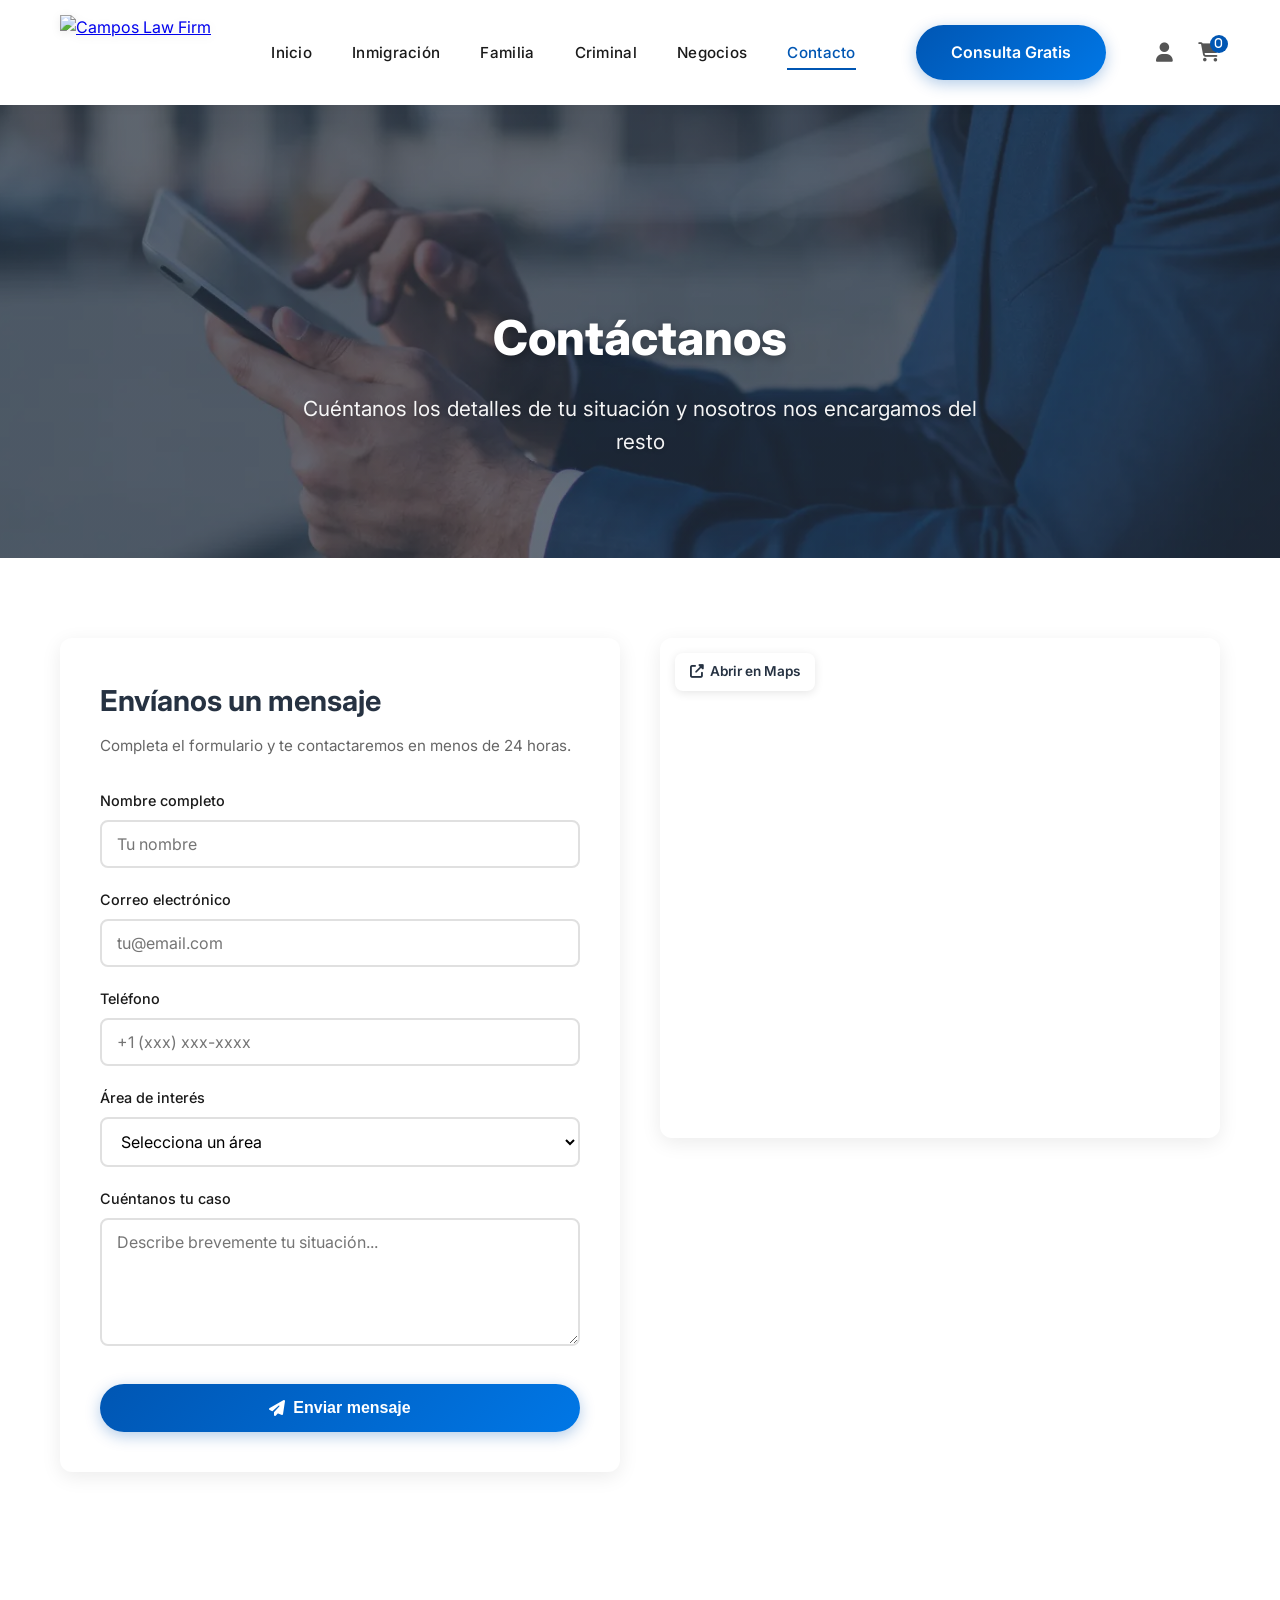
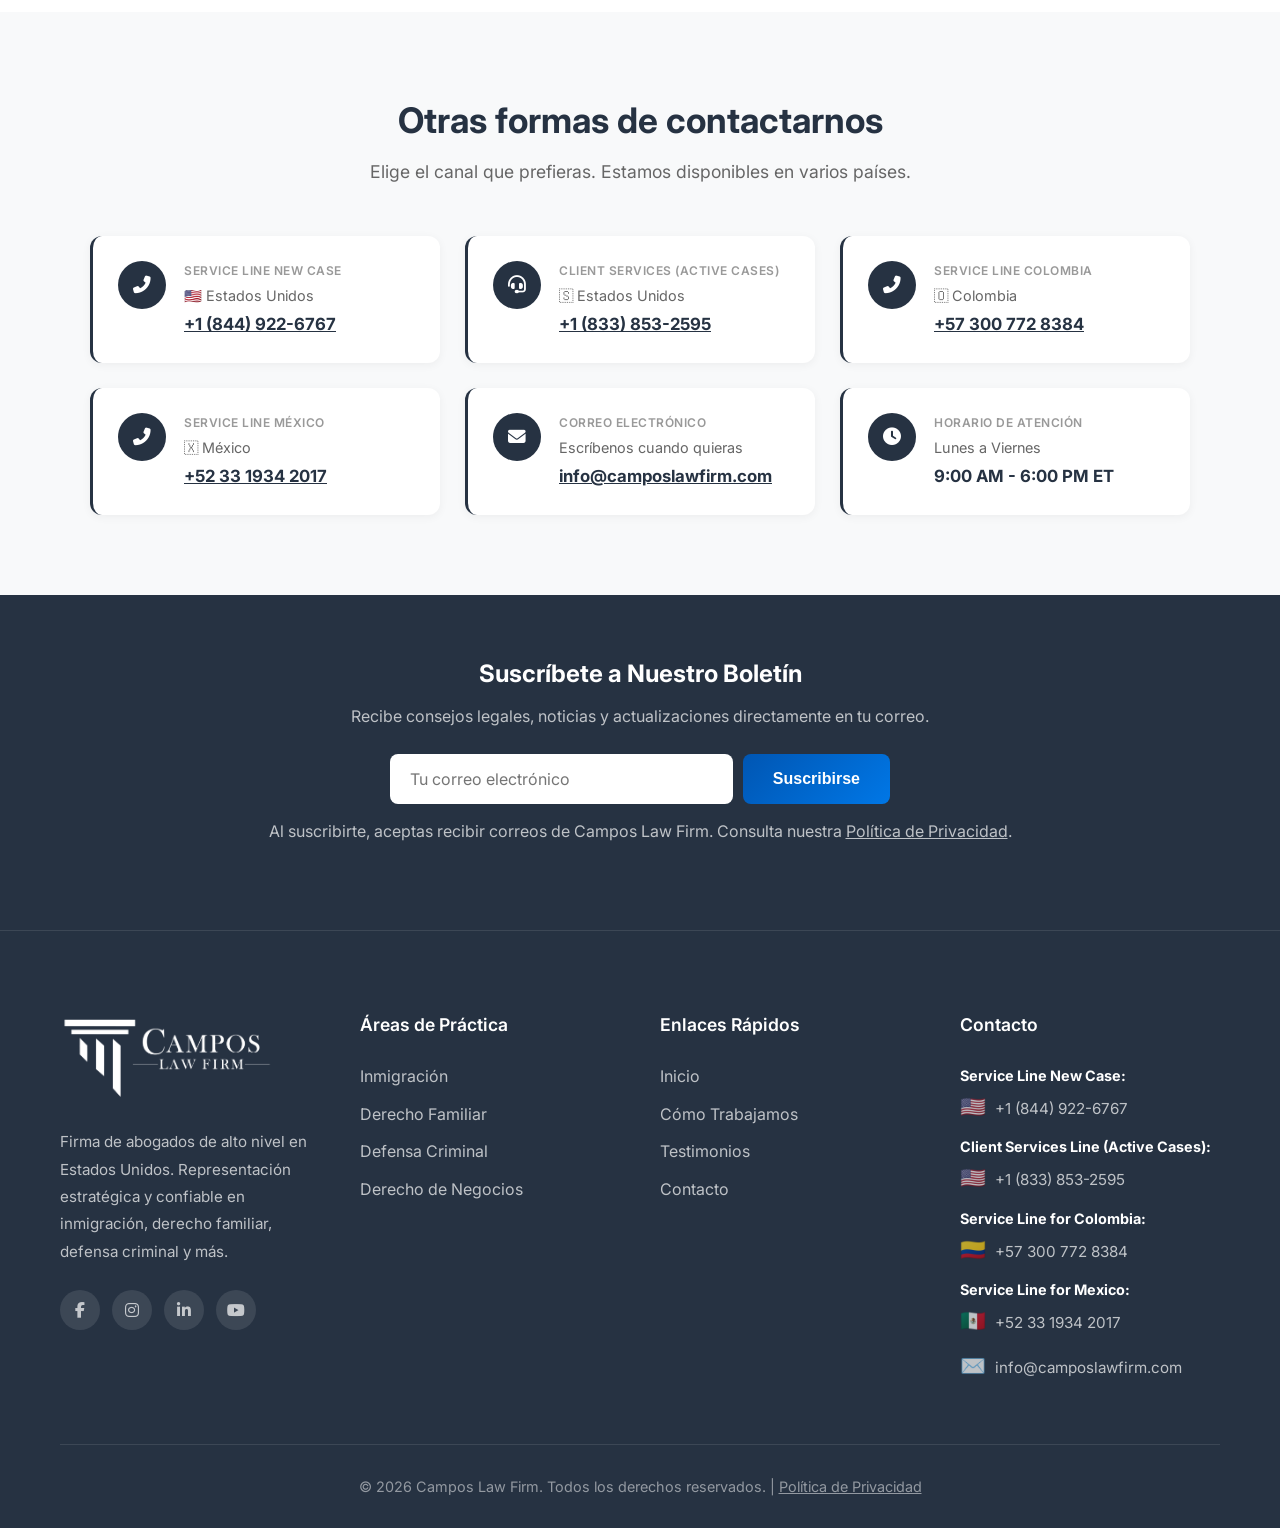
==== commit f314e678: "Contacto 2" ====
--- a/contacto.html
+++ b/contacto.html
@@ -85,56 +85,46 @@
     </div>
   </section>
 
-  <!-- Contact Section -->
+  <!-- Contact Section: Form + Map -->
   <section class="page-content">
     <div class="container">
-      <div class="contact-grid">
+      <div class="contact-top-grid">
         <!-- Form -->
         <div class="contact-form-wrapper">
           <h2>Envíanos un mensaje</h2>
-          <p style="color: #666; margin-bottom: 30px;">Completa el formulario y te contactaremos en menos de 24 horas.</p>
+          <p class="form-subtitle">Completa el formulario y te contactaremos en menos de 24 horas.</p>
           
           <form class="contact-form" id="contactForm">
             <div class="form-row">
-              <div class="form-group">
-                <label for="nombre">Nombre completo</label>
-                <input type="text" id="nombre" placeholder="Tu nombre" required>
-              </div>
-            </div>
-            
-            <div class="form-row">
-              <div class="form-group">
-                <label for="email-contacto">Correo electrónico</label>
-                <input type="email" id="email-contacto" placeholder="tu@email.com" required>
-              </div>
-            </div>
-            
-            <div class="form-row">
-              <div class="form-group">
-                <label for="telefono">Teléfono</label>
-                <input type="tel" id="telefono" placeholder="+1 (xxx) xxx-xxxx">
-              </div>
-            </div>
-            
-            <div class="form-row">
-              <div class="form-group">
-                <label for="area">Área de interés</label>
-                <select id="area" required>
-                  <option value="">Selecciona un área</option>
-                  <option value="inmigracion">Inmigración</option>
-                  <option value="familia">Derecho Familiar</option>
-                  <option value="criminal">Defensa Criminal</option>
-                  <option value="negocios">Derecho de Negocios</option>
-                  <option value="otro">Otro</option>
-                </select>
-              </div>
-            </div>
-            
-            <div class="form-row">
-              <div class="form-group">
-                <label for="mensaje">Cuéntanos tu caso</label>
-                <textarea id="mensaje" rows="5" placeholder="Describe brevemente tu situación..." required></textarea>
-              </div>
+              <label for="nombre">Nombre completo</label>
+              <input type="text" id="nombre" placeholder="Tu nombre" required>
+            </div>
+            
+            <div class="form-row">
+              <label for="email-contacto">Correo electrónico</label>
+              <input type="email" id="email-contacto" placeholder="tu@email.com" required>
+            </div>
+            
+            <div class="form-row">
+              <label for="telefono">Teléfono</label>
+              <input type="tel" id="telefono" placeholder="+1 (xxx) xxx-xxxx">
+            </div>
+            
+            <div class="form-row">
+              <label for="area">Área de interés</label>
+              <select id="area" required>
+                <option value="">Selecciona un área</option>
+                <option value="inmigracion">Inmigración</option>
+                <option value="familia">Derecho Familiar</option>
+                <option value="criminal">Defensa Criminal</option>
+                <option value="negocios">Derecho de Negocios</option>
+                <option value="otro">Otro</option>
+              </select>
+            </div>
+            
+            <div class="form-row">
+              <label for="mensaje">Cuéntanos tu caso</label>
+              <textarea id="mensaje" rows="5" placeholder="Describe brevemente tu situación..." required></textarea>
             </div>
             
             <button type="submit" class="btn btn-primary btn-submit">
@@ -143,95 +133,105 @@
           </form>
         </div>
         
-        <!-- Map + Info -->
-        <div class="contact-info-wrapper">
-          <!-- Map -->
+        <!-- Map -->
+        <div class="contact-map-wrapper">
           <div class="map-container">
             <iframe 
               src="https://www.google.com/maps/embed?pb=!1m18!1m12!1m3!1d3022.217676750664!2d-73.99796368459418!3d40.71277597932681!2m3!1f0!2f0!3f0!3m2!1i1024!2i768!4f13.1!3m3!1m2!1s0x89c25a22a3bda30d%3A0xb89d1fe6bc499443!2sDowntown+Law+Associates!5e0!3m2!1sen!2sus!4v1234567890"
               width="100%" 
-              height="300" 
-              style="border:0; border-radius: 12px;" 
+              height="100%" 
+              style="border:0;" 
               allowfullscreen="" 
               loading="lazy"
               referrerpolicy="no-referrer-when-downgrade">
             </iframe>
-            <a href="https://maps.google.com" target="_blank" class="map-link">
-              <i class="fas fa-external-link-alt"></i> Abrir en Maps
-            </a>
-          </div>
-          
-          <!-- Contact Info Cards -->
-          <div class="contact-cards">
-            <!-- Phone USA New Case -->
-            <div class="contact-card">
-              <div class="contact-card-icon">
-                <i class="fas fa-phone-alt"></i>
-              </div>
-              <div class="contact-card-content">
-                <span class="contact-card-label">Service Line New Case</span>
-                <span class="contact-card-flag">🇺🇸 Estados Unidos</span>
-                <a href="tel:+18449226767" class="contact-card-value">+1 (844) 922-6767</a>
-              </div>
-            </div>
-            
-            <!-- Phone USA Active Cases -->
-            <div class="contact-card">
-              <div class="contact-card-icon">
-                <i class="fas fa-headset"></i>
-              </div>
-              <div class="contact-card-content">
-                <span class="contact-card-label">Client Services (Active Cases)</span>
-                <span class="contact-card-flag">🇺 Estados Unidos</span>
-                <a href="tel:+18338532595" class="contact-card-value">+1 (833) 853-2595</a>
-              </div>
-            </div>
-            
-            <!-- Phone Colombia -->
-            <div class="contact-card">
-              <div class="contact-card-icon">
-                <i class="fas fa-phone-alt"></i>
-              </div>
-              <div class="contact-card-content">
-                <span class="contact-card-label">Service Line Colombia</span>
-                <span class="contact-card-flag">🇨🇴 Colombia</span>
-                <a href="tel:+573007728384" class="contact-card-value">+57 300 772 8384</a>
-              </div>
-            </div>
-            
-            <!-- Phone Mexico -->
-            <div class="contact-card">
-              <div class="contact-card-icon">
-                <i class="fas fa-phone-alt"></i>
-              </div>
-              <div class="contact-card-content">
-                <span class="contact-card-label">Service Line México</span>
-                <span class="contact-card-flag">🇲🇽 México</span>
-                <a href="tel:+523319342017" class="contact-card-value">+52 33 1934 2017</a>
-              </div>
-            </div>
-            
-            <!-- Email -->
-            <div class="contact-card email-card">
-              <div class="contact-card-icon">
-                <i class="fas fa-envelope"></i>
-              </div>
-              <div class="contact-card-content">
-                <span class="contact-card-label">Correo electrónico</span>
-                <a href="mailto:info@camposlawfirm.com" class="contact-card-value">info@camposlawfirm.com</a>
-              </div>
-            </div>
-            
-            <!-- Hours -->
-            <div class="contact-card">
-              <div class="contact-card-icon">
-                <i class="fas fa-clock"></i>
-              </div>
-              <div class="contact-card-content">
-                <span class="contact-card-label">Horario de atención</span>
-                <span class="contact-card-value" style="font-size: 0.95rem;">Lun - Vie: 9:00 AM - 6:00 PM ET</span>
-              </div>
-            </div>
+          </div>
+          <a href="https://maps.google.com" target="_blank" class="map-link">
+            <i class="fas fa-external-link-alt"></i> Abrir en Maps
+          </a>
+        </div>
+      </div>
+    </div>
+  </section>
+
+  <!-- Contact Info Section (DEBAJO) -->
+  <section class="contact-info-section">
+    <div class="container">
+      <div class="contact-info-header">
+        <h2>Otras formas de contactarnos</h2>
+        <p>Elige el canal que prefieras. Estamos disponibles en varios países.</p>
+      </div>
+      
+      <div class="contact-cards-grid">
+        <!-- USA New Case -->
+        <div class="contact-card">
+          <div class="contact-card-icon">
+            <i class="fas fa-phone-alt"></i>
+          </div>
+          <div class="contact-card-content">
+            <span class="contact-card-label">Service Line New Case</span>
+            <span class="contact-card-country">🇺🇸 Estados Unidos</span>
+            <a href="tel:+18449226767" class="contact-card-phone">+1 (844) 922-6767</a>
+          </div>
+        </div>
+        
+        <!-- USA Active Cases -->
+        <div class="contact-card">
+          <div class="contact-card-icon">
+            <i class="fas fa-headset"></i>
+          </div>
+          <div class="contact-card-content">
+            <span class="contact-card-label">Client Services (Active Cases)</span>
+            <span class="contact-card-country">🇸 Estados Unidos</span>
+            <a href="tel:+18338532595" class="contact-card-phone">+1 (833) 853-2595</a>
+          </div>
+        </div>
+        
+        <!-- Colombia -->
+        <div class="contact-card">
+          <div class="contact-card-icon">
+            <i class="fas fa-phone-alt"></i>
+          </div>
+          <div class="contact-card-content">
+            <span class="contact-card-label">Service Line Colombia</span>
+            <span class="contact-card-country">🇴 Colombia</span>
+            <a href="tel:+573007728384" class="contact-card-phone">+57 300 772 8384</a>
+          </div>
+        </div>
+        
+        <!-- Mexico -->
+        <div class="contact-card">
+          <div class="contact-card-icon">
+            <i class="fas fa-phone-alt"></i>
+          </div>
+          <div class="contact-card-content">
+            <span class="contact-card-label">Service Line México</span>
+            <span class="contact-card-country">🇽 México</span>
+            <a href="tel:+523319342017" class="contact-card-phone">+52 33 1934 2017</a>
+          </div>
+        </div>
+        
+        <!-- Email -->
+        <div class="contact-card">
+          <div class="contact-card-icon">
+            <i class="fas fa-envelope"></i>
+          </div>
+          <div class="contact-card-content">
+            <span class="contact-card-label">Correo electrónico</span>
+            <span class="contact-card-country">Escríbenos cuando quieras</span>
+            <a href="mailto:info@camposlawfirm.com" class="contact-card-phone">info@camposlawfirm.com</a>
+          </div>
+        </div>
+        
+        <!-- Hours -->
+        <div class="contact-card">
+          <div class="contact-card-icon">
+            <i class="fas fa-clock"></i>
+          </div>
+          <div class="contact-card-content">
+            <span class="contact-card-label">Horario de atención</span>
+            <span class="contact-card-country">Lunes a Viernes</span>
+            <span class="contact-card-phone">9:00 AM - 6:00 PM ET</span>
           </div>
         </div>
       </div>
@@ -301,7 +301,7 @@
             <li>
               <div>
                 <strong>Client Services Line (Active Cases):</strong>
-                <span class="flag-emoji">🇸</span> 
+                <span class="flag-emoji">🇺🇸</span> 
                 <a href="tel:+18338532595">+1 (833) 853-2595</a>
               </div>
             </li>
@@ -315,7 +315,7 @@
             <li>
               <div>
                 <strong>Service Line for Mexico:</strong>
-                <span class="flag-emoji">🇽</span> 
+                <span class="flag-emoji">🇲🇽</span> 
                 <a href="tel:+523319342017">+52 33 1934 2017</a>
               </div>
             </li>
@@ -337,7 +337,6 @@
 
   <script src="script.js"></script>
   <script>
-    // Formulario de contacto
     document.addEventListener('DOMContentLoaded', function() {
       const contactForm = document.getElementById('contactForm');
       if (contactForm) {
--- a/styles.css
+++ b/styles.css
@@ -1503,34 +1503,43 @@
 }
 
 /* ========================================
-   PÁGINA DE CONTACTO
+   PÁGINA DE CONTACTO - REORGANIZADA
 ======================================== */
-.contact-grid {
+
+/* TOP: Form + Map */
+.contact-top-grid {
   display: grid;
   grid-template-columns: 1fr 1fr;
-  gap: 50px;
+  gap: 40px;
   align-items: start;
+  margin-bottom: 60px;
 }
 
 .contact-form-wrapper {
   background: white;
   padding: 40px;
   border-radius: 12px;
-  box-shadow: var(--shadow-md);
+  box-shadow: 0 5px 20px rgba(0,0,0,0.08);
 }
 
 .contact-form-wrapper h2 {
-  font-size: 2rem;
+  font-size: 1.8rem;
   color: var(--primary-color);
   margin-bottom: 10px;
   font-weight: 700;
 }
 
-.form-row {
+.form-subtitle {
+  color: #666;
+  margin-bottom: 30px;
+  font-size: 0.95rem;
+}
+
+.contact-form .form-row {
   margin-bottom: 20px;
 }
 
-.form-group label {
+.contact-form .form-row label {
   display: block;
   margin-bottom: 8px;
   color: var(--text-dark);
@@ -1538,9 +1547,9 @@
   font-size: 0.9rem;
 }
 
-.form-group input,
-.form-group select,
-.form-group textarea {
+.contact-form .form-row input,
+.contact-form .form-row select,
+.contact-form .form-row textarea {
   width: 100%;
   padding: 12px 15px;
   border: 2px solid #e0e0e0;
@@ -1551,14 +1560,14 @@
   background: white;
 }
 
-.form-group input:focus,
-.form-group select:focus,
-.form-group textarea:focus {
+.contact-form .form-row input:focus,
+.contact-form .form-row select:focus,
+.contact-form .form-row textarea:focus {
   outline: none;
   border-color: var(--secondary-color);
 }
 
-.form-group textarea {
+.contact-form .form-row textarea {
   resize: vertical;
   min-height: 120px;
 }
@@ -1568,20 +1577,27 @@
   padding: 15px;
   font-size: 1rem;
   margin-top: 10px;
-}
-
-/* Contact Info Wrapper */
-.contact-info-wrapper {
-  display: flex;
-  flex-direction: column;
-  gap: 30px;
-}
-
-.map-container {
+  justify-content: center;
+}
+
+/* Map */
+.contact-map-wrapper {
   position: relative;
   border-radius: 12px;
   overflow: hidden;
-  box-shadow: var(--shadow-md);
+  box-shadow: 0 5px 20px rgba(0,0,0,0.08);
+  height: 500px;
+}
+
+.map-container {
+  width: 100%;
+  height: 100%;
+}
+
+.map-container iframe {
+  width: 100%;
+  height: 100%;
+  border: 0;
 }
 
 .map-link {
@@ -1593,61 +1609,89 @@
   border-radius: 8px;
   font-size: 0.85rem;
   font-weight: 600;
-  color: var(--secondary-color);
+  color: var(--primary-color);
   text-decoration: none;
-  box-shadow: var(--shadow-sm);
+  box-shadow: 0 2px 10px rgba(0,0,0,0.1);
   transition: var(--transition);
   display: inline-flex;
   align-items: center;
   gap: 6px;
+  z-index: 10;
 }
 
 .map-link:hover {
-  background: var(--secondary-color);
+  background: var(--primary-color);
   color: white;
 }
 
-/* Contact Cards */
-.contact-cards {
-  display: flex;
-  flex-direction: column;
-  gap: 15px;
+/* ========================================
+   CONTACT INFO SECTION (DEBAJO)
+======================================== */
+.contact-info-section {
+  background: #f8f9fa;
+  padding: 80px 0;
+}
+
+.contact-info-header {
+  text-align: center;
+  margin-bottom: 50px;
+}
+
+.contact-info-header h2 {
+  font-size: 2.2rem;
+  color: var(--primary-color);
+  margin-bottom: 10px;
+  font-weight: 700;
+}
+
+.contact-info-header p {
+  color: #666;
+  font-size: 1.1rem;
+}
+
+.contact-cards-grid {
+  display: grid;
+  grid-template-columns: repeat(3, 1fr);
+  gap: 25px;
+  max-width: 1100px;
+  margin: 0 auto;
 }
 
 .contact-card {
   background: white;
-  padding: 20px;
+  padding: 25px;
   border-radius: 12px;
-  box-shadow: var(--shadow-sm);
-  display: flex;
-  gap: 20px;
-  align-items: center;
+  box-shadow: 0 2px 10px rgba(0,0,0,0.05);
+  display: flex;
+  gap: 18px;
+  align-items: flex-start;
   transition: var(--transition);
-  border-left: 4px solid var(--secondary-color);
+  border-left: 3px solid var(--primary-color);
 }
 
 .contact-card:hover {
-  transform: translateX(5px);
-  box-shadow: var(--shadow-md);
+  transform: translateY(-5px);
+  box-shadow: 0 8px 25px rgba(38,50,66,0.15);
 }
 
 .contact-card-icon {
-  width: 50px;
-  height: 50px;
-  background: linear-gradient(135deg, var(--secondary-color), var(--accent-color));
+  width: 48px;
+  height: 48px;
+  background: var(--primary-color);
   color: white;
   border-radius: 50%;
   display: flex;
   align-items: center;
   justify-content: center;
-  font-size: 1.2rem;
+  font-size: 1.1rem;
   flex-shrink: 0;
 }
 
 .contact-card-content {
   display: flex;
   flex-direction: column;
-  gap: 3px;
+  gap: 4px;
+  flex: 1;
 }
 
 .contact-card-label {
@@ -1658,50 +1702,13 @@
   font-weight: 600;
 }
 
-.contact-card-flag {
+.contact-card-country {
   font-size: 0.9rem;
-  color: var(--text-light);
-}
-
-.contact-card-value {
-  font-size: 1.1rem;
+  color: #666;
+}
+
+.contact-card-phone {
+  font-size: 1.05rem;
   font-weight: 700;
   color: var(--primary-color);
-  text-decoration: none;
-  transition: color 0.3s;
-}
-
-.contact-card-value:hover {
-  color: var(--secondary-color);
-}
-
-.email-card .contact-card-icon {
-  background: linear-gradient(135deg, #10b981, #059669);
-}
-
-/* Responsive Contacto */
-@media (max-width: 992px) {
-  .contact-grid {
-    grid-template-columns: 1fr;
-  }
-  
-  .contact-form-wrapper {
-    padding: 30px 20px;
-  }
-}
-
-@media (max-width: 768px) {
-  .contact-card {
-    flex-direction: column;
-    text-align: center;
-    padding: 25px 20px;
-  }
-  
-  .contact-card-icon {
-    margin-bottom: 10px;
-  }
-  
-  .map-container iframe {
-    height: 250px;
-  }
-}+ 
